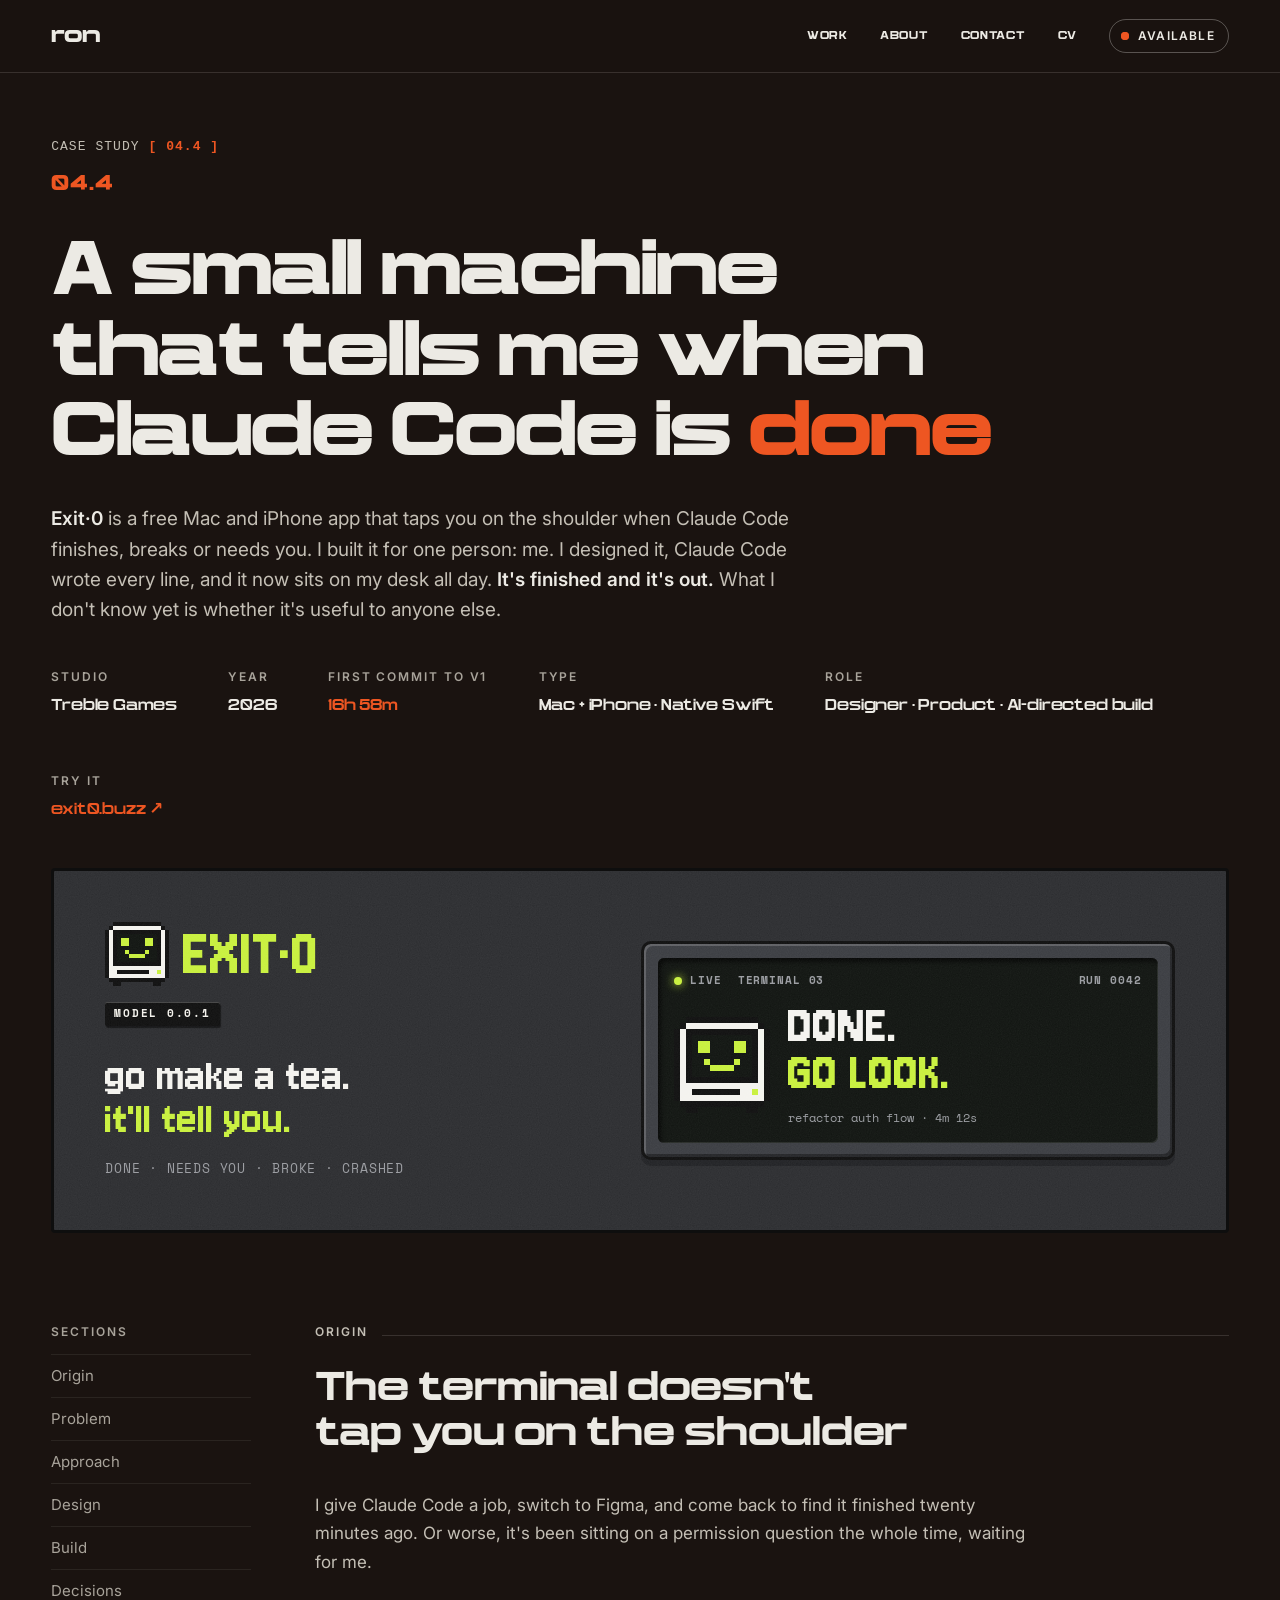
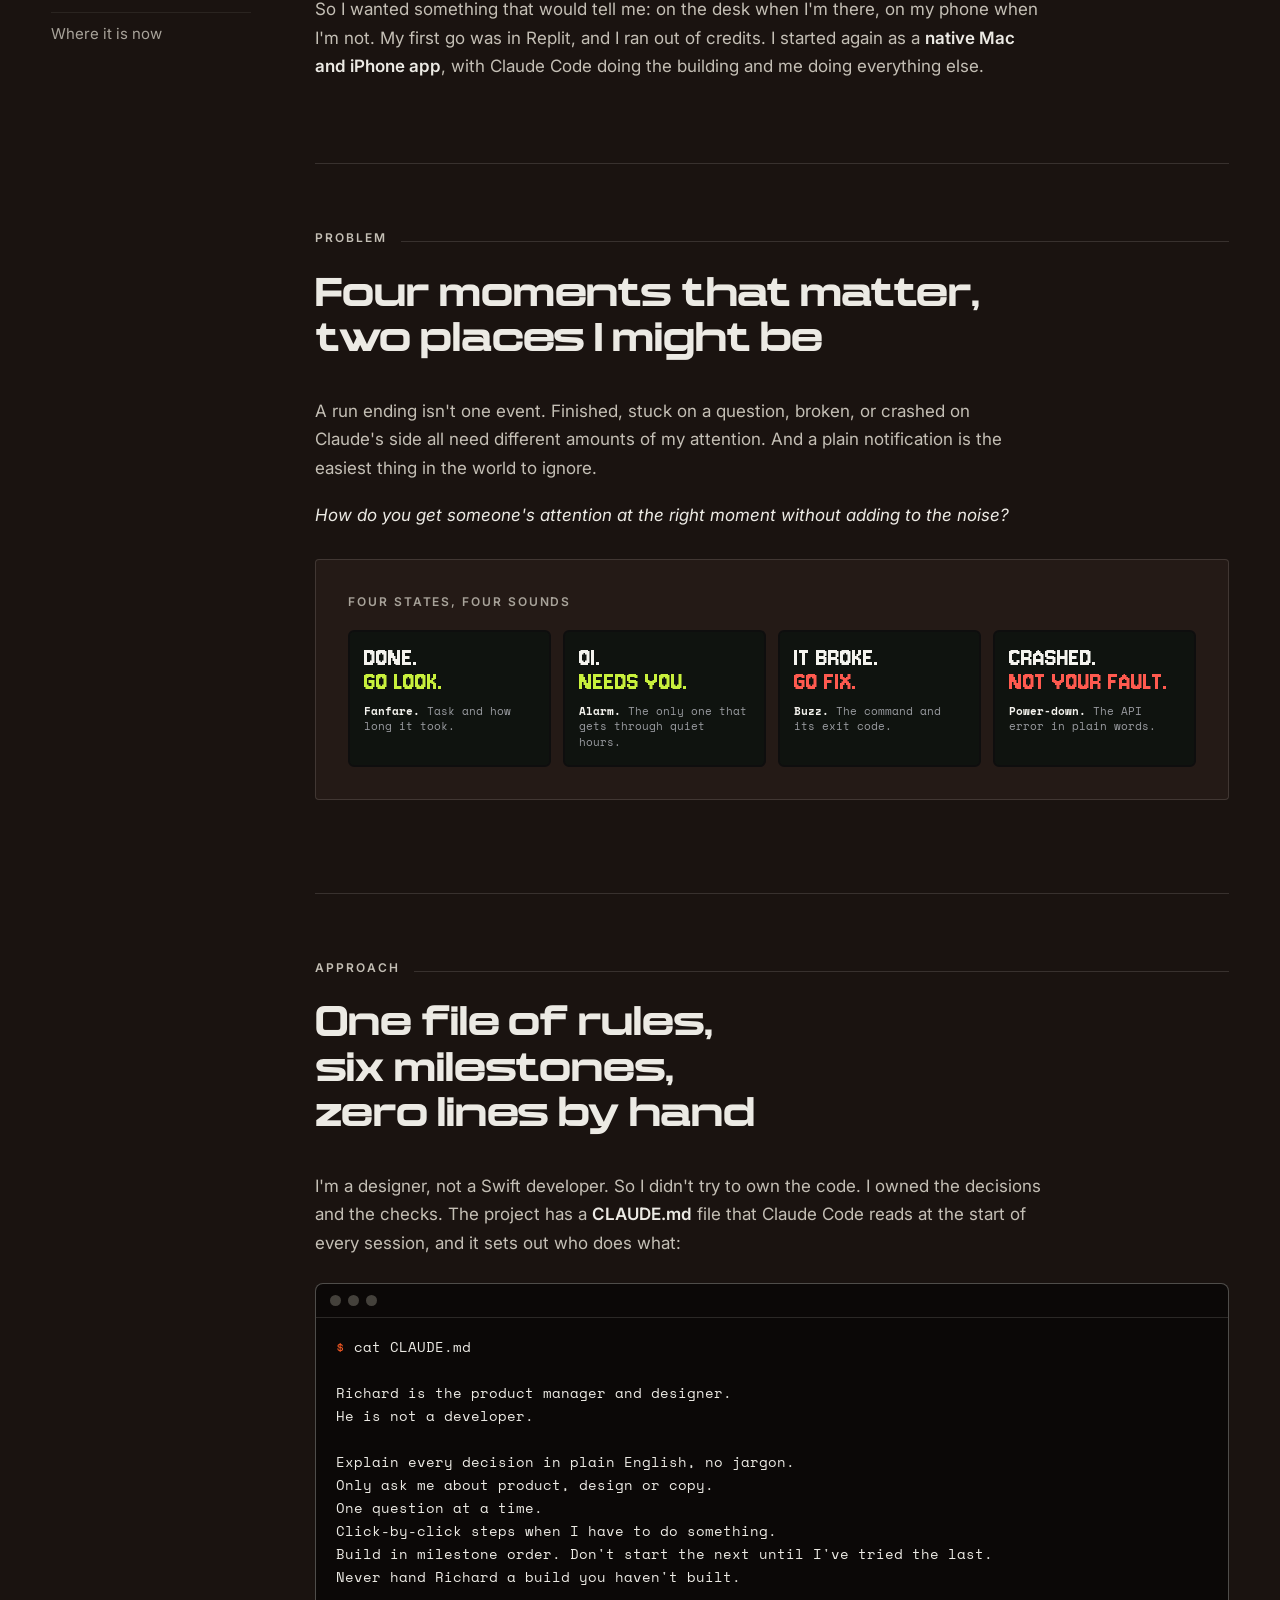
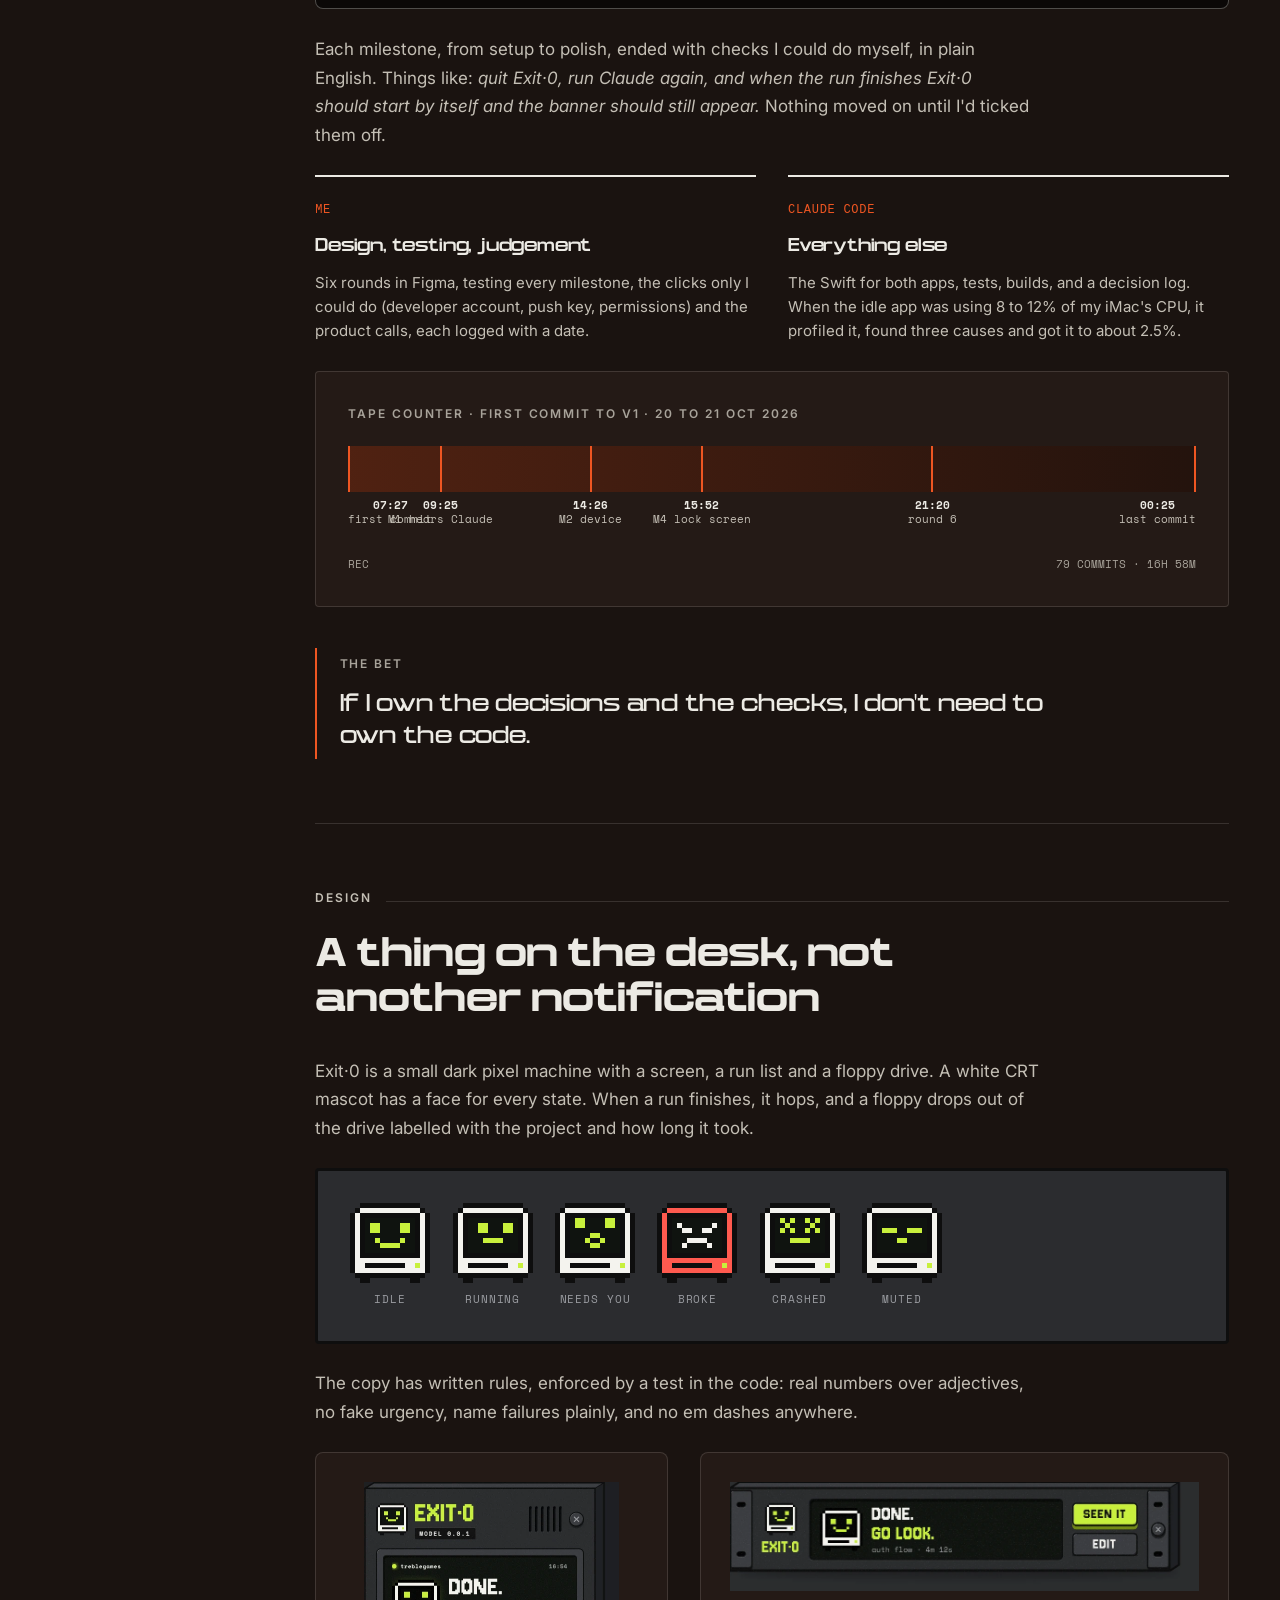
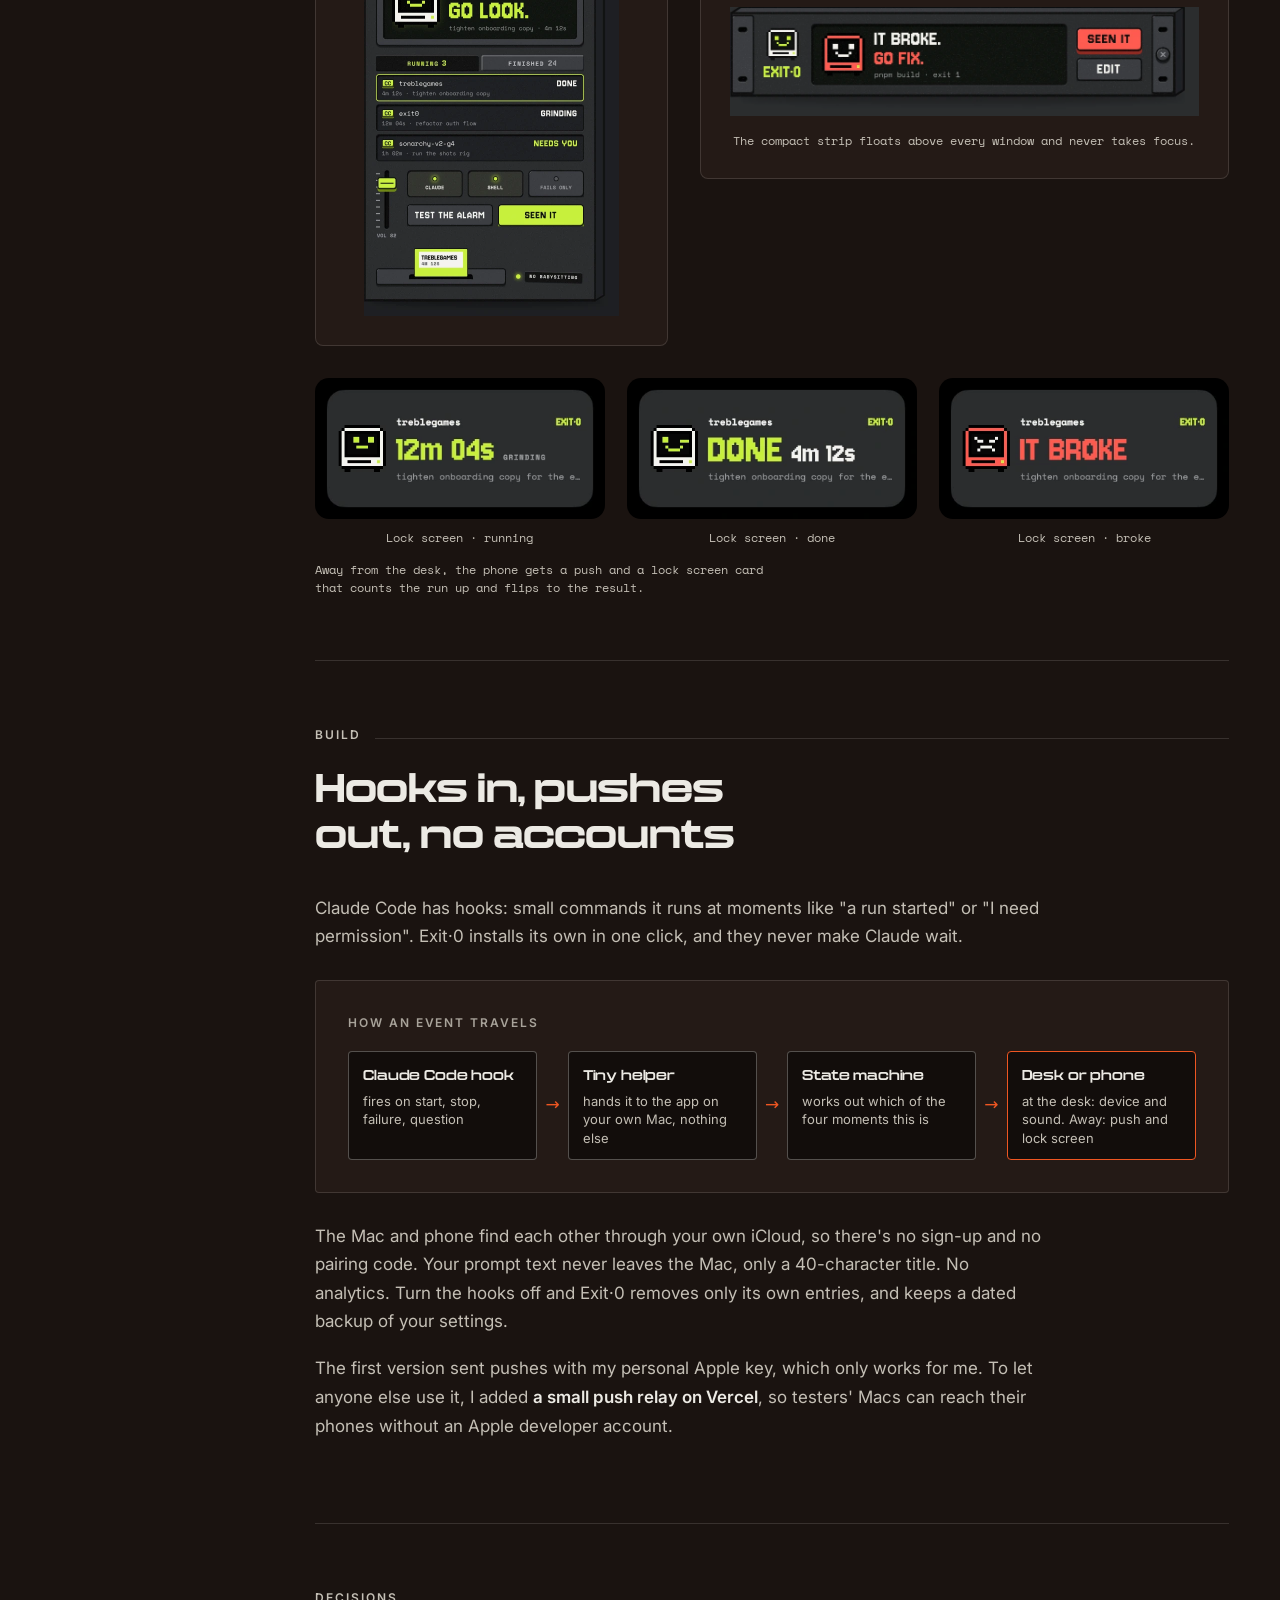
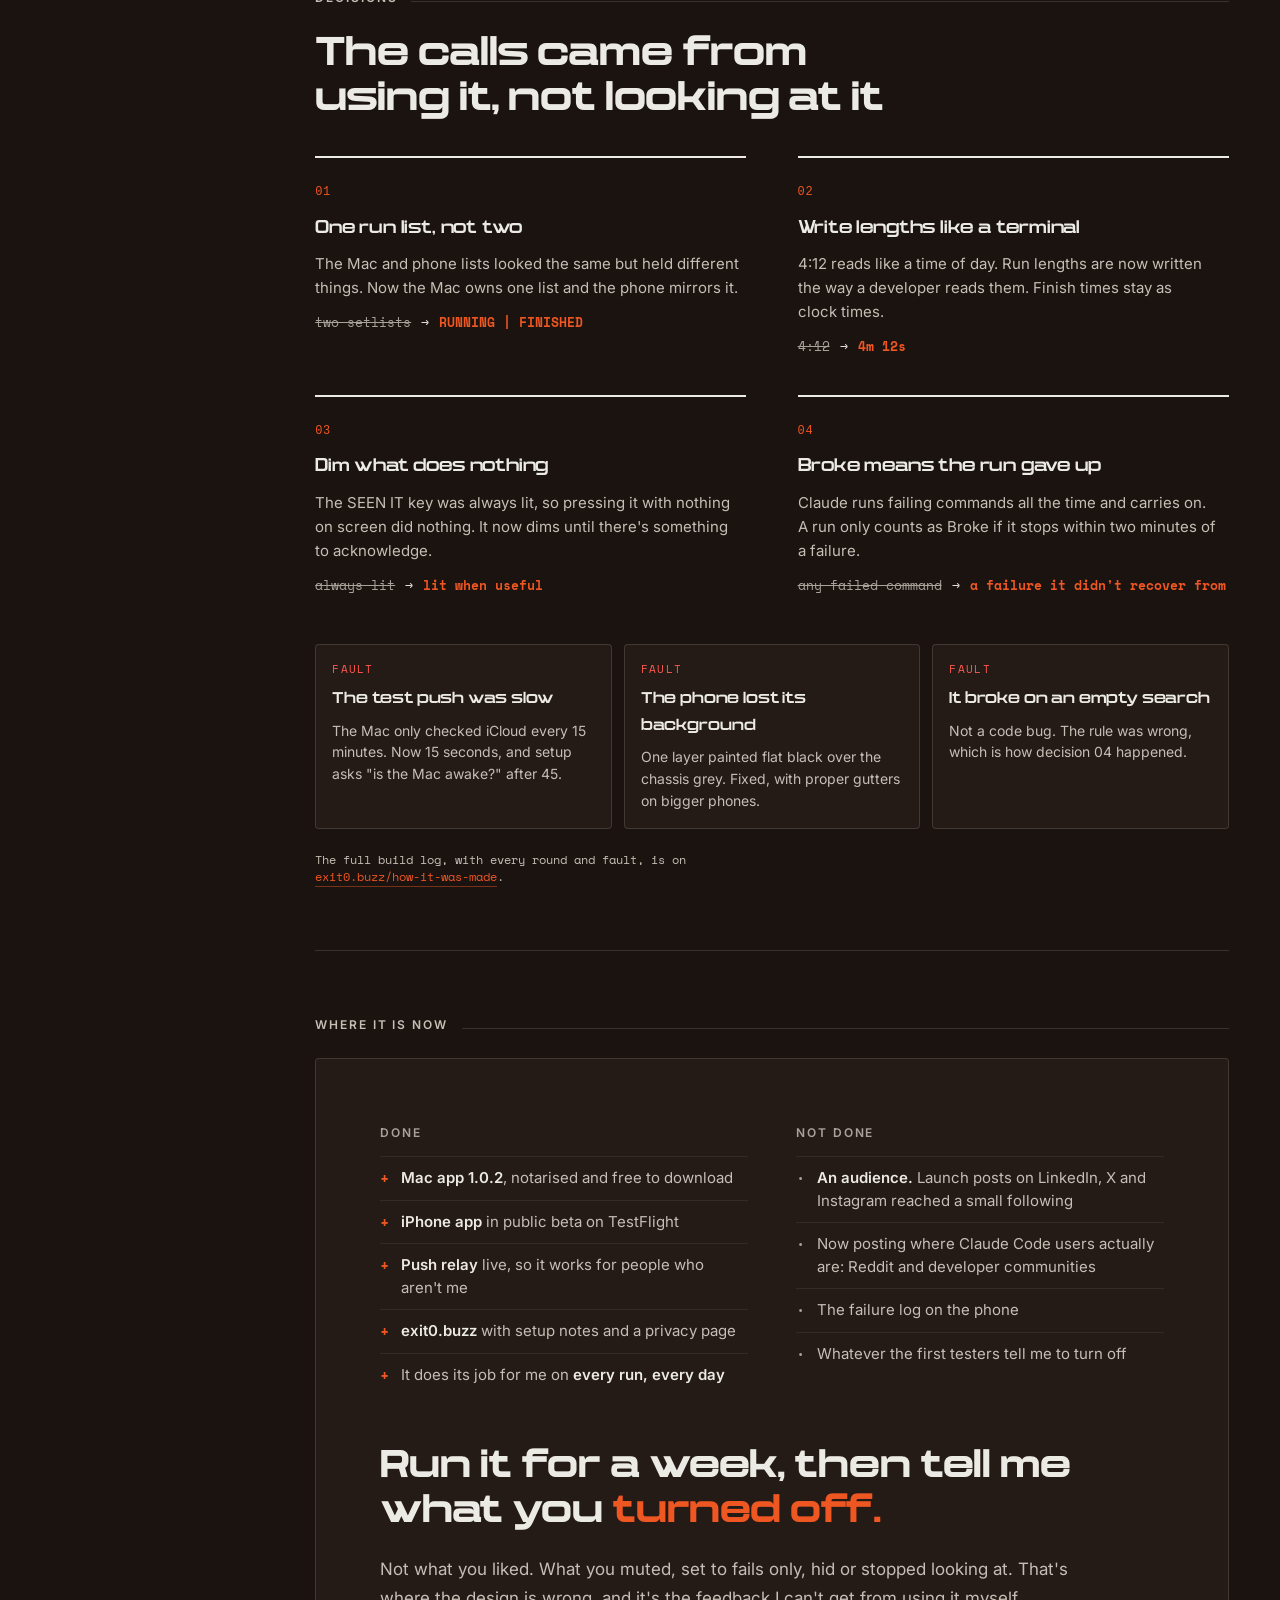
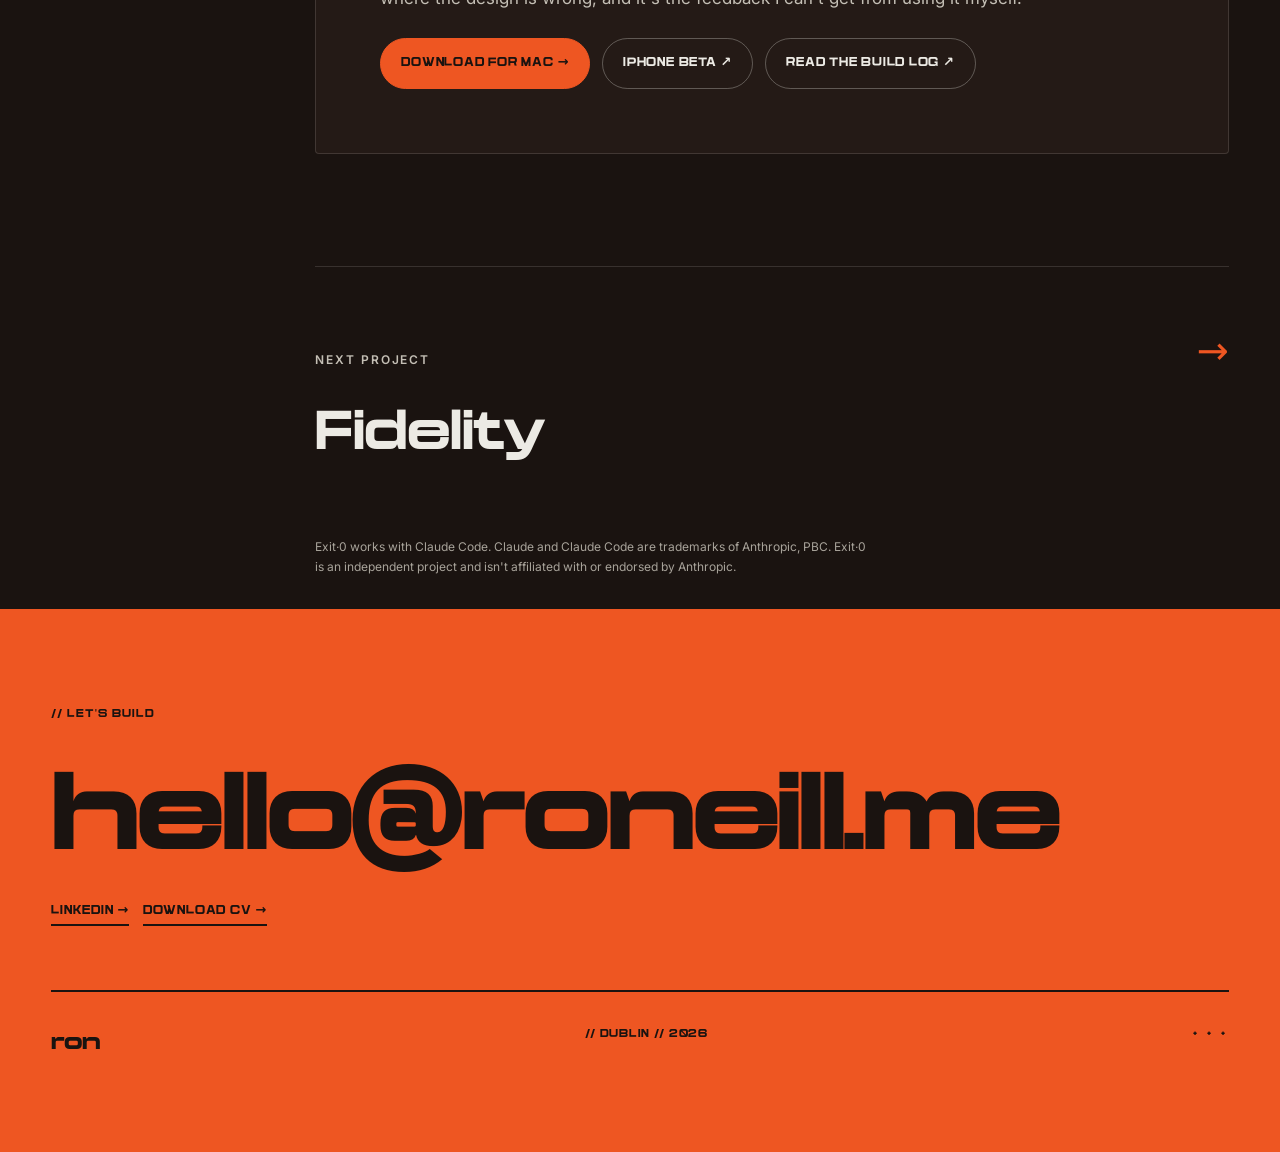
==== case-studies/exit0/index.html @ fefaad49 "Add Exit·0 case study as 04.4 under Treble Games Page from the Exit·0 handoff on shared fonts and br" ====
<!DOCTYPE html>
<html lang="en">
<head>
<meta charset="utf-8">
<meta name="viewport" content="width=device-width, initial-scale=1">
<title>Exit·0, Case Study · roneill.me</title>
<meta name="description" content="Exit·0 is a free Mac and iPhone app that tells you when Claude Code finishes, breaks or needs you. Designed by Richard O'Neill, built with Claude Code.">
<meta name="theme-color" content="#1A1310">
<meta property="og:type" content="website">
<meta property="og:url" content="https://roneill.me/case-studies/exit0/">
<meta property="og:title" content="Exit·0 · A small machine that tells me when Claude Code is done">
<meta property="og:description" content="A free Mac and iPhone app that tells you when Claude Code finishes, breaks or needs you. Designed by Richard O'Neill, built with Claude Code.">
<meta property="og:image" content="https://roneill.me/og-image.png">
<meta property="og:site_name" content="roneill.me">
<meta name="twitter:card" content="summary_large_image">
<link rel="icon" type="image/svg+xml" href="/favicon.svg">
<link rel="icon" type="image/png" sizes="32x32" href="/favicon-32x32.png">
<link rel="apple-touch-icon" sizes="180x180" href="/apple-touch-icon.png">
<link rel="stylesheet" href="/tokens/motion.css">
<script defer src="/motion-observe.js"></script>
<style>
  /* roneill.me tokens (same as sibling case studies) */
  @import url('https://fonts.googleapis.com/css2?family=Inter:wght@400;500;600;700&display=swap');
  @import url('https://fonts.googleapis.com/css2?family=Space+Mono:wght@400;700&family=Jersey+10&display=swap');
  /* Fonts: the site's shared TBJ Ultra Centric files in /assets/fonts */
  @font-face { font-family:'TBJ Ultra Centric'; src:url('/assets/fonts/tbj-ultra-centric-medium.woff2') format('woff2'); font-weight:500; font-display:swap; }
  @font-face { font-family:'TBJ Ultra Centric'; src:url('/assets/fonts/tbj-ultra-centric-semibold.woff2') format('woff2'); font-weight:600; font-display:swap; }
  @font-face { font-family:'TBJ Ultra Centric'; src:url('/assets/fonts/tbj-ultra-centric-bold.woff2') format('woff2'); font-weight:700; font-display:swap; }
  @font-face { font-family:'TBJ Ultra Centric'; src:url('/assets/fonts/tbj-ultra-centric-extrabold.woff2') format('woff2'); font-weight:800; font-display:swap; }

  :root{
    --paper:#ECEAE4; --espresso:#1A1310; --orange:#EE5622;
    --grey-600:#6B675F; --grey-400:#A8A39A;
    --espresso-soft:#241A16; --espresso-deep:#120D0B;
    --line-on-dark:rgba(236,234,228,0.14); --line-on-dark-strong:rgba(236,234,228,0.30);
    --bg:var(--espresso); --bg-elevated:var(--espresso-soft); --bg-sunken:var(--espresso-deep);
    --text:var(--paper); --text-muted:#C4BFB5; --text-faint:var(--grey-400);
    --border:var(--line-on-dark); --border-faint:rgba(236,234,228,0.08); --border-strong:var(--line-on-dark-strong);
    --font-display:'TBJ Ultra Centric', system-ui, sans-serif;
    --font-text:'Inter', system-ui, -apple-system, 'Segoe UI', sans-serif;
    --pad-x:clamp(1.5rem,4vw,4rem);
    /* Exit·0 brand, used only inside product panels */
    --x-ink:#0E0E0E; --x-chassis:#2B2C2F; --x-panel:#3A3C41; --x-side:#202124; --x-inset:#1E1F22;
    --x-screen:#0F130F; --x-acid:#C8F03C; --x-acid-deep:#6F8A12; --x-white:#F4F3EE; --x-dim:#9A9CA1; --x-broke:#FF5A4F;
  }
  *,*::before,*::after{ box-sizing:border-box; }
  html{ -webkit-text-size-adjust:100%; scroll-behavior:smooth; }
  body{ margin:0; background:var(--bg); color:var(--text); font-family:var(--font-text); font-size:1.0625rem; line-height:1.6;
    -webkit-font-smoothing:antialiased; -moz-osx-font-smoothing:grayscale; }
  ::selection{ background:var(--orange); color:var(--paper); }
  a{ color:var(--orange); text-decoration:none; }
  img{ max-width:100%; display:block; }
  h1,h2,h3{ font-family:var(--font-display); margin:0; }
  :focus-visible{ outline:2px solid var(--orange); outline-offset:3px; }
  strong{ color:var(--paper); font-weight:600; }

  /* header */
  .top{ position:sticky; top:0; z-index:40; background:color-mix(in srgb, var(--espresso) 82%, transparent);
    backdrop-filter:blur(10px); -webkit-backdrop-filter:blur(10px); border-bottom:1px solid var(--border); }
  .top-in{ max-width:1600px; margin:0 auto; padding:0 var(--pad-x); height:72px; display:flex; align-items:center; justify-content:space-between; }
  .logo{ font-family:var(--font-display); font-weight:800; font-size:24px; letter-spacing:-0.05em; color:var(--paper); }
  .nav{ display:flex; align-items:center; gap:clamp(1rem,2.5vw,2rem); }
  .nav a{ font-family:var(--font-display); font-weight:700; font-size:12px; text-transform:uppercase; letter-spacing:.06em; color:var(--paper); }
  .avail{ display:inline-flex; align-items:center; gap:9px; font-weight:600; font-size:12px; text-transform:uppercase; letter-spacing:.1em;
    border:1px solid var(--border-strong); border-radius:999px; padding:6px 13px 6px 11px; }
  .cs-dot{ position:relative; width:8px; height:8px; border-radius:50%; background:var(--orange); }
  .cs-dot::after{ content:""; position:absolute; inset:0; border-radius:50%; background:var(--orange); animation:cs-pulse 1.9s cubic-bezier(.22,1,.36,1) infinite; }
  @keyframes cs-pulse{ 0%{transform:scale(1);opacity:.55} 70%{transform:scale(2.6);opacity:0} 100%{opacity:0} }
  @media (max-width:560px){ .nav a.hide-sm{ display:none; } }

  /* hero */
  .hero{ max-width:1600px; margin:0 auto; padding:clamp(2.5rem,5vw,4.5rem) var(--pad-x) clamp(1.5rem,3vw,2.5rem); }
  .eyebrow{ font-family:ui-monospace,Menlo,monospace; font-size:13px; letter-spacing:.08em; text-transform:uppercase; color:var(--text-muted); }
  .eyebrow b{ color:var(--orange); font-weight:600; }
  .num{ font-family:var(--font-display); font-weight:800; font-size:clamp(1.1rem,2vw,1.4rem); color:var(--orange); letter-spacing:.04em; margin-top:.4em; }
  h1{ font-weight:800; font-size:clamp(2.6rem,6.4vw,5.5rem); line-height:.98; letter-spacing:-0.03em; margin:.35em 0 0; max-width:17ch; text-wrap:balance; }
  h1 em{ font-style:normal; color:var(--orange); }
  .lede{ font-size:1.1875rem; line-height:1.6; color:var(--text-muted); max-width:62ch; margin:clamp(1.4rem,3vw,2rem) 0 0; text-wrap:pretty; }
  .meta{ display:flex; flex-wrap:wrap; gap:clamp(1.5rem,4vw,3.5rem); margin:clamp(1.8rem,4vw,2.6rem) 0 0; }
  .meta dt{ font-weight:600; font-size:12px; text-transform:uppercase; letter-spacing:.16em; color:var(--text-faint); }
  .meta dd{ margin:6px 0 0; font-family:var(--font-display); font-weight:600; font-size:1.0625rem; letter-spacing:-0.01em; color:var(--paper); }
  .meta dd.hot, .meta dd a{ color:var(--orange); }

  /* Exit·0 cover panel */
  .x-cover{ position:relative; overflow:hidden; margin-top:clamp(1.6rem,3.5vw,3rem); border-radius:4px; background:var(--x-chassis);
    border:3px solid var(--x-ink); padding:clamp(1.4rem,4vw,3.2rem); display:grid; grid-template-columns:1fr 1.1fr; gap:clamp(1.2rem,4vw,3.5rem); align-items:center; }
  .x-cover::after{ content:""; position:absolute; inset:0; pointer-events:none; opacity:.12; mix-blend-mode:screen;
    background-image:url("data:image/svg+xml;utf8,<svg xmlns='http://www.w3.org/2000/svg' width='160' height='160'><filter id='n'><feTurbulence type='fractalNoise' baseFrequency='0.9' numOctaves='2' stitchTiles='stitch'/><feColorMatrix values='0 0 0 0 1  0 0 0 0 1  0 0 0 0 1  0 0 0 0.5 0'/></filter><rect width='100%25' height='100%25' filter='url(%23n)'/></svg>"); }
  .x-lockup{ display:flex; align-items:center; gap:14px; }
  .x-word{ font-family:'Jersey 10',monospace; font-size:clamp(44px,6vw,72px); line-height:.8; color:var(--x-acid); }
  .dymo{ display:inline-block; background:var(--x-ink); color:#F4F2EC; font-family:'Space Mono',monospace; font-weight:700; font-size:11px;
    letter-spacing:.16em; padding:3px 9px; border-radius:2px; box-shadow:1px 2px 1px rgba(0,0,0,.55), inset 0 1px 0 rgba(255,255,255,.22);
    text-shadow:0 1px 0 rgba(0,0,0,.5); text-transform:uppercase; }
  .dymo.acid{ background:var(--x-acid); color:#18200A; text-shadow:none; }
  .x-tag{ font-family:'Jersey 10',monospace; color:var(--x-white); font-size:clamp(30px,4vw,48px); line-height:.9; margin:.6em 0 .35em; }
  .x-tag span{ display:block; color:var(--x-acid); }
  .x-small{ font-family:'Space Mono',monospace; font-size:clamp(11px,1.2vw,13px); color:var(--x-dim); letter-spacing:.06em; text-transform:uppercase; }
  .bezel{ background:var(--x-panel); border:3px solid var(--x-ink); border-radius:10px; padding:14px;
    box-shadow:0 6px 0 var(--x-side), inset 2px 2px 0 rgba(255,255,255,.18), inset -2px -3px 0 rgba(0,0,0,.4); }
  .screen{ position:relative; overflow:hidden; background:var(--x-screen); border-radius:6px; padding:14px 16px 16px;
    box-shadow:inset 3px 4px 4px rgba(0,0,0,.75), inset -1px -1px 0 rgba(255,255,255,.1); }
  .scr-row{ display:flex; justify-content:space-between; font-family:'Space Mono',monospace; font-weight:700; font-size:11px; color:var(--x-dim); letter-spacing:.08em; }
  .led{ display:inline-block; width:8px; height:8px; border-radius:50%; background:var(--x-acid); box-shadow:0 0 10px var(--x-acid); margin-right:8px; vertical-align:middle; }
  .scr-main{ display:flex; align-items:center; gap:18px; margin-top:14px; }
  .scr-head{ font-family:'Jersey 10',monospace; font-size:clamp(40px,5vw,58px); line-height:.8; color:var(--x-white); }
  .scr-head span{ display:block; color:var(--x-acid); }
  .scr-detail{ font-family:'Space Mono',monospace; font-size:12px; color:var(--x-dim); margin-top:12px; }
  .mascot{ flex:none; image-rendering:pixelated; }
  .scan{ position:absolute; left:0; right:0; height:4px; background:var(--x-acid); opacity:.25; top:-4px; animation:scan 2.4s linear infinite; }
  @keyframes scan{ to{ top:100%; } }
  @media (max-width:760px){ .x-cover{ grid-template-columns:1fr; } }

  /* doc layout */
  .wrap{ max-width:1600px; margin:0 auto; padding:0 var(--pad-x); }
  .cs-doc{ display:grid; grid-template-columns:200px minmax(0,1fr); gap:clamp(2rem,5vw,5rem); padding:clamp(2rem,4vw,3.5rem) 0 0; }
  .cs-rail{ position:sticky; top:100px; align-self:start; }
  .rail-h{ font-weight:600; font-size:12px; text-transform:uppercase; letter-spacing:.16em; color:var(--text-faint); margin-bottom:.8rem; }
  .cs-rail ol{ list-style:none; margin:0; padding:0; }
  .cs-rail a{ display:block; padding:9px 0; font-size:.9375rem; color:var(--text-faint); border-top:1px solid var(--border-faint); }
  .cs-rail a:hover, .cs-rail a.on{ color:var(--paper); }
  section{ padding:clamp(2.5rem,5vw,4.5rem) 0; border-top:1px solid var(--border); }
  section:first-child{ padding-top:0; border-top:0; }
  .label{ display:flex; align-items:baseline; gap:14px; margin-bottom:24px; }
  .label span:first-child{ font-weight:600; font-size:12px; text-transform:uppercase; letter-spacing:.16em; color:var(--text-muted); }
  .label span:last-child{ flex:1; height:1px; background:var(--border); }
  h2{ font-weight:700; font-size:clamp(1.7rem,3.4vw,2.7rem); line-height:1.05; letter-spacing:-0.025em; margin:0 0 .8em; max-width:22ch; text-wrap:balance; }
  p{ font-size:1.0625rem; line-height:1.68; color:var(--text-muted); max-width:66ch; margin:0 0 1.1em; text-wrap:pretty; }
  p.q{ color:var(--paper); font-style:italic; }
  .link{ border-bottom:1px solid color-mix(in srgb, var(--orange) 45%, transparent); padding-bottom:1px; }
  .cap{ font-family:'Space Mono',monospace; font-size:12px; line-height:1.45; color:var(--text-muted); margin:.9rem 0 0; }
  .box{ border:1px solid var(--border); border-radius:4px; padding:clamp(1.4rem,3vw,2rem); margin:1.8rem 0; background:var(--bg-elevated); }
  .box-h{ font-weight:600; font-size:12px; text-transform:uppercase; letter-spacing:.16em; color:var(--text-faint); margin-bottom:1.2rem; }
  .bet{ border-left:2px solid var(--orange); padding:.4rem 0 .4rem 1.4rem; margin:clamp(1.8rem,4vw,2.6rem) 0 0; }
  .bet p{ font-family:var(--font-display); font-weight:500; font-size:clamp(1.375rem,2vw,1.875rem); line-height:1.25; letter-spacing:-0.01em; color:var(--paper); margin:.6em 0 0; max-width:40ch; }

  /* state table */
  .states{ display:grid; grid-template-columns:repeat(4,1fr); gap:12px; }
  .st{ background:var(--x-screen); border:2px solid var(--x-ink); border-radius:6px; padding:14px; }
  .st .h{ font-family:'Jersey 10',monospace; font-size:28px; line-height:.85; color:var(--x-white); }
  .st .h span{ display:block; color:var(--x-acid); }
  .st.bad .h span{ color:var(--x-broke); }
  .st .w{ font-family:'Space Mono',monospace; font-size:11px; color:var(--x-dim); margin-top:10px; line-height:1.45; }
  .st .w b{ color:var(--x-white); font-weight:700; }
  @media (max-width:900px){ .states{ grid-template-columns:1fr 1fr; } }

  /* terminal */
  .term{ background:#0B0807; border:1px solid var(--border-strong); border-radius:8px; overflow:hidden; margin:1.6rem 0; }
  .term-bar{ display:flex; gap:7px; padding:11px 14px; border-bottom:1px solid var(--border); }
  .term-bar i{ width:11px; height:11px; border-radius:50%; background:var(--grey-600); opacity:.6; }
  .term pre{ margin:0; padding:18px 20px 20px; font-family:'Space Mono',monospace; font-size:13.5px; line-height:1.7; color:var(--paper); white-space:pre-wrap; }
  .term .p{ color:var(--orange); }
  .term .c{ color:var(--grey-400); }
  .split{ display:grid; grid-template-columns:1fr 1fr; gap:clamp(1.2rem,3vw,2rem); margin-top:1.6rem; }
  .split > div{ border-top:2px solid var(--paper); padding-top:1.1rem; }
  .who{ font-family:ui-monospace,monospace; font-size:12px; color:var(--orange); letter-spacing:.06em; }
  .split h3, .dec h3{ font-weight:600; font-size:1.1875rem; letter-spacing:-0.01em; margin:.5em 0 0; color:var(--paper); }
  .split p, .dec p{ font-size:.9375rem; line-height:1.6; margin:.6em 0 0; }

  /* tape counter */
  .tape{ margin-top:1.4rem; }
  .tape-track{ position:relative; height:46px; border-radius:3px; background:var(--bg-sunken); }
  .tape-fill{ position:absolute; inset:0; background:linear-gradient(90deg, color-mix(in srgb, var(--orange) 28%, transparent), color-mix(in srgb, var(--orange) 8%, transparent)); border-radius:3px; }
  .tick{ position:absolute; top:0; bottom:0; width:2px; background:var(--orange); }
  .tick span{ position:absolute; top:52px; left:50%; transform:translateX(-50%); font-family:'Space Mono',monospace; font-size:11px; color:var(--text-muted); white-space:nowrap; text-align:center; line-height:1.3; }
  .tick span b{ display:block; color:var(--paper); font-weight:700; }
  .tape-legend{ display:flex; justify-content:space-between; margin-top:64px; font-family:'Space Mono',monospace; font-size:11px; color:var(--text-faint); }
  @media (max-width:700px){ .tick.minor span{ display:none; } }

  /* stats */
  .stats{ display:grid; grid-template-columns:repeat(4,1fr); gap:clamp(1.5rem,4vw,3rem); }
  .stat .n{ font-family:var(--font-display); font-weight:800; font-size:clamp(2.4rem,5vw,4rem); line-height:.9; letter-spacing:-0.04em; color:var(--paper); }
  .stat .n span{ color:var(--orange); }
  .stat .l{ font-size:.8125rem; line-height:1.45; color:var(--text-muted); margin-top:.9em; max-width:22ch; }
  @media (max-width:900px){ .stats{ grid-template-columns:1fr 1fr; } }

  /* design images */
  .faces{ display:flex; flex-wrap:wrap; gap:clamp(.8rem,2vw,1.4rem); background:var(--x-chassis); border:3px solid var(--x-ink); border-radius:4px; padding:clamp(1.2rem,3vw,2rem); margin-top:1.6rem; }
  .faces figure{ margin:0; display:flex; flex-direction:column; align-items:center; gap:8px; }
  .faces figcaption{ font-family:'Space Mono',monospace; font-size:11px; color:var(--x-dim); letter-spacing:.08em; text-transform:uppercase; }
  .gallery{ display:grid; grid-template-columns:.8fr 1.2fr; gap:clamp(1rem,2.5vw,2rem); margin-top:1.6rem; align-items:start; }
  .shot{ background:var(--bg-elevated); border:1px solid var(--border); border-radius:8px; padding:clamp(1rem,2.4vw,1.8rem); display:flex; flex-direction:column; align-items:center; justify-content:center; gap:1rem; }
  .shot img{ width:auto; max-height:520px; }
  .shot.strips img{ width:100%; max-width:520px; height:auto; }
  .phones{ display:grid; grid-template-columns:repeat(3,1fr); gap:clamp(.8rem,2vw,1.4rem); margin-top:clamp(1rem,2.5vw,2rem); }
  .phones figure{ margin:0; }
  .phones img{ width:100%; height:auto; border-radius:14px; background:var(--bg-sunken); }
  .phones figcaption{ font-family:'Space Mono',monospace; font-size:11.5px; color:var(--text-muted); margin-top:.6rem; text-align:center; }
  @media (max-width:760px){ .gallery{ grid-template-columns:1fr; } .phones{ grid-template-columns:1fr 1fr; } }

  /* flow */
  .flow{ display:flex; flex-wrap:wrap; align-items:stretch; gap:8px; }
  .node{ flex:1 1 130px; border:1px solid var(--border-strong); border-radius:4px; padding:12px 14px; background:var(--bg-sunken); }
  .node b{ display:block; font-family:var(--font-display); font-weight:600; font-size:.95rem; color:var(--paper); letter-spacing:-0.01em; }
  .node span{ display:block; font-size:.8125rem; color:var(--text-muted); line-height:1.4; margin-top:4px; }
  .arrow{ align-self:center; color:var(--orange); font-family:var(--font-display); }
  .node.end{ border-color:var(--orange); }
  @media (max-width:760px){ .arrow{ transform:rotate(90deg); width:100%; text-align:center; } .node{ flex-basis:100%; } }

  /* decisions */
  .dec{ display:grid; grid-template-columns:1fr 1fr; gap:clamp(1.4rem,3vw,2.5rem) clamp(2rem,4vw,4rem); }
  .dec > div{ border-top:2px solid var(--paper); padding-top:1.1rem; }
  .ba{ display:flex; align-items:center; gap:10px; margin-top:.8rem; font-family:'Space Mono',monospace; font-size:12.5px; }
  .ba s{ color:var(--text-faint); }
  .ba b{ color:var(--orange); font-weight:700; }
  .faults{ display:grid; grid-template-columns:repeat(3,1fr); gap:12px; margin-top:clamp(2rem,4vw,3rem); }
  .fault{ border:1px solid var(--border); border-radius:4px; padding:16px; background:var(--bg-elevated); }
  .fault .t{ font-family:'Space Mono',monospace; font-size:11px; letter-spacing:.12em; text-transform:uppercase; color:var(--x-broke); }
  .fault h3{ font-weight:600; font-size:1.05rem; color:var(--paper); margin:.45em 0 0; letter-spacing:-0.01em; }
  .fault p{ font-size:.875rem; line-height:1.55; margin:.5em 0 0; }
  @media (max-width:900px){ .dec, .split, .faults{ grid-template-columns:1fr; } }

  /* now */
  .now{ background:var(--bg-elevated); border:1px solid var(--border); border-radius:4px; padding:clamp(1.8rem,5vw,4rem); }
  .ledger{ display:grid; grid-template-columns:1fr 1fr; gap:clamp(1.5rem,4vw,3rem); margin:0 0 clamp(2rem,4vw,3rem); }
  .ledger h3{ font-weight:600; font-size:12px; font-family:var(--font-text); text-transform:uppercase; letter-spacing:.16em; color:var(--text-faint); margin-bottom:.9rem; }
  .ledger ul{ list-style:none; margin:0; padding:0; }
  .ledger li{ padding:10px 0; border-top:1px solid var(--border-faint); font-size:.9375rem; line-height:1.5; color:var(--text-muted); display:flex; gap:12px; }
  .ledger li::before{ content:"+"; color:var(--orange); font-family:'Space Mono',monospace; font-weight:700; }
  .ledger .open li::before{ content:"·"; color:var(--text-faint); }
  .ledger li b{ color:var(--paper); font-weight:600; }
  .ask{ font-family:var(--font-display); font-weight:700; font-size:clamp(1.6rem,3.4vw,2.6rem); line-height:1.08; letter-spacing:-0.025em; color:var(--paper); max-width:24ch; margin:0 0 .5em; }
  .ask span{ color:var(--orange); }
  .ctas{ display:flex; flex-wrap:wrap; gap:12px; margin-top:1.6rem; }
  .btn{ display:inline-flex; align-items:center; gap:10px; font-family:var(--font-display); font-weight:700; font-size:13px; text-transform:uppercase; letter-spacing:.06em;
    padding:14px 20px; border-radius:999px; border:1px solid var(--border-strong); color:var(--paper); min-height:44px; }
  .btn.primary{ background:var(--orange); border-color:var(--orange); color:var(--espresso); }
  .btn:hover{ border-color:var(--orange); }
  .btn.primary:hover{ background:#D6431A; }
  @media (max-width:760px){ .ledger{ grid-template-columns:1fr; } }

  /* next + footer */
  .next{ display:flex; justify-content:space-between; align-items:baseline; gap:20px; padding:clamp(2rem,5vw,3.5rem) 0; border-top:1px solid var(--border); margin-top:clamp(2rem,4vw,3rem); flex-wrap:wrap; }
  .next .k{ font-weight:600; font-size:12px; text-transform:uppercase; letter-spacing:.16em; color:var(--text-muted); }
  .next .t{ font-family:var(--font-display); font-weight:700; font-size:clamp(2.25rem,4.6vw,4rem); letter-spacing:-0.025em; color:var(--paper); margin-top:.3em; }
  .next .a{ font-family:var(--font-display); font-size:clamp(1.75rem,3vw,2.75rem); color:var(--orange); }
  .tm{ font-size:.75rem; color:var(--text-faint); max-width:70ch; margin:0 0 2rem; }
  footer{ background:var(--orange); color:var(--espresso); padding:clamp(3rem,7vw,6rem) 0; }
  footer .in{ max-width:1600px; margin:0 auto; padding:0 var(--pad-x); }
  footer .k{ font-family:var(--font-display); font-weight:700; font-size:12px; text-transform:uppercase; letter-spacing:.08em; }
  footer .mail{ display:block; margin-top:clamp(1.5rem,4vw,2.5rem); font-family:var(--font-display); font-weight:800; font-size:clamp(2rem,9vw,8rem); line-height:.9; letter-spacing:-0.05em; color:var(--espresso); }
  footer .links{ display:flex; gap:14px; flex-wrap:wrap; margin-top:clamp(1.5rem,3vw,2rem); }
  footer .links a{ font-family:var(--font-display); font-weight:700; font-size:13px; text-transform:uppercase; letter-spacing:.06em; color:var(--espresso); border-bottom:2px solid var(--espresso); padding-bottom:2px; }
  footer .base{ display:flex; justify-content:space-between; flex-wrap:wrap; gap:12px; margin-top:clamp(2.5rem,6vw,4rem); padding-top:2rem; border-top:2px solid var(--espresso);
    font-family:var(--font-display); font-weight:700; font-size:12px; text-transform:uppercase; letter-spacing:.06em; }
  footer .base .logo{ color:var(--espresso); text-transform:none; font-size:24px; font-weight:800; letter-spacing:-0.05em; }

  .imgfail{ display:flex; align-items:center; justify-content:center; min-height:120px; width:100%; border:1px dashed var(--border-strong); border-radius:6px; font-family:'Space Mono',monospace; font-size:11px; color:var(--text-faint); text-align:center; padding:1rem; }
  @media (max-width:900px){ .cs-doc{ grid-template-columns:1fr; } .cs-rail{ display:none; } }
  @media (prefers-reduced-motion:reduce){
    html{ scroll-behavior:auto; }
    .cs-dot::after, .scan{ animation:none !important; display:none; }
  }
</style>
</head>
<body>

<div class="top"><div class="top-in">
  <a class="logo" href="../../index.html">ron</a>
  <nav class="nav">
    <a href="../../index.html#work">Work</a>
    <a class="hide-sm" href="../../index.html#about">About</a>
    <a href="#contact">Contact</a>
    <a class="hide-sm" href="../../cv.html">CV</a>
    <span class="avail"><span class="cs-dot"></span>Available</span>
  </nav>
</div></div>

<header class="hero">
  <div class="eyebrow">Case study <b>[ 04.4 ]</b></div>
  <div class="num">04.4</div>
  <h1 data-rise data-rise-total="600" class="tw-pending">A small machine that tells me when Claude Code is <em>done</em></h1>
  <p class="lede"><strong>Exit·0</strong> is a free Mac and iPhone app that taps you on the shoulder when Claude Code finishes, breaks or needs you. I built it for one person: me. I designed it, Claude Code wrote every line, and it now sits on my desk all day. <strong>It's finished and it's out.</strong> What I don't know yet is whether it's useful to anyone else.</p>
  <dl class="meta">
    <div><dt>Studio</dt><dd>Treble Games</dd></div>
    <div><dt>Year</dt><dd>2026</dd></div>
    <div><dt>First commit to v1</dt><dd class="hot">16h 58m</dd></div>
    <div><dt>Type</dt><dd>Mac + iPhone · Native Swift</dd></div>
    <div><dt>Role</dt><dd>Designer · Product · AI-directed build</dd></div>
    <div><dt>Try it</dt><dd><a href="https://www.exit0.buzz/">exit0.buzz ↗</a></dd></div>
  </dl>

  <div class="x-cover" role="img" aria-label="The Exit·0 device screen after a run: DONE. GO LOOK. refactor auth flow, 4m 12s.">
    <div>
      <div class="x-lockup"><canvas class="mascot" data-face="happy" data-scale="4" width="64" height="64"></canvas><div class="x-word">EXIT·0</div></div>
      <div style="margin-top:12px"><span class="dymo">Model 0.0.1</span></div>
      <div class="x-tag">go make a tea.<span>it'll tell you.</span></div>
      <div class="x-small">Done · Needs you · Broke · Crashed</div>
    </div>
    <div class="bezel"><div class="screen">
      <div class="scan" aria-hidden="true"></div>
      <div class="scr-row"><span><span class="led"></span>LIVE&nbsp; TERMINAL 03</span><span>RUN 0042</span></div>
      <div class="scr-main">
        <canvas class="mascot" id="heroMascot" data-face="happy" data-scale="6" width="96" height="96"></canvas>
        <div><div class="scr-head">DONE.<span>GO LOOK.</span></div><div class="scr-detail">refactor auth flow · 4m 12s</div></div>
      </div>
    </div></div>
  </div>
</header>

<div class="wrap"><div class="cs-doc">
  <aside class="cs-rail">
    <div class="rail-h">Sections</div>
    <ol>
      <li><a href="#c-origin">Origin</a></li>
      <li><a href="#c-problem">Problem</a></li>
      <li><a href="#c-approach">Approach</a></li>
      <li><a href="#c-design">Design</a></li>
      <li><a href="#c-build">Build</a></li>
      <li><a href="#c-decisions">Decisions</a></li>
      <li><a href="#c-now">Where it is now</a></li>
    </ol>
  </aside>

  <main>
    <section id="c-origin">
      <div class="label"><span>Origin</span><span></span></div>
      <h2>The terminal doesn't tap you on the shoulder</h2>
      <p>I give Claude Code a job, switch to Figma, and come back to find it finished twenty minutes ago. Or worse, it's been sitting on a permission question the whole time, waiting for me.</p>
      <p>So I wanted something that would tell me: on the desk when I'm there, on my phone when I'm not. My first go was in Replit, and I ran out of credits. I started again as a <strong>native Mac and iPhone app</strong>, with Claude Code doing the building and me doing everything else.</p>
    </section>

    <section id="c-problem">
      <div class="label"><span>Problem</span><span></span></div>
      <h2>Four moments that matter, two places I might be</h2>
      <p>A run ending isn't one event. Finished, stuck on a question, broken, or crashed on Claude's side all need different amounts of my attention. And a plain notification is the easiest thing in the world to ignore.</p>
      <p class="q">How do you get someone's attention at the right moment without adding to the noise?</p>
      <div class="box">
        <div class="box-h">Four states, four sounds</div>
        <div class="states">
          <div class="st"><div class="h">DONE.<span>GO LOOK.</span></div><div class="w"><b>Fanfare.</b> Task and how long it took.</div></div>
          <div class="st"><div class="h">OI.<span>NEEDS YOU.</span></div><div class="w"><b>Alarm.</b> The only one that gets through quiet hours.</div></div>
          <div class="st bad"><div class="h">IT BROKE.<span>GO FIX.</span></div><div class="w"><b>Buzz.</b> The command and its exit code.</div></div>
          <div class="st bad"><div class="h">CRASHED.<span>NOT YOUR FAULT.</span></div><div class="w"><b>Power-down.</b> The API error in plain words.</div></div>
        </div>
      </div>
    </section>

    <section id="c-approach">
      <div class="label"><span>Approach</span><span></span></div>
      <h2>One file of rules, six milestones, zero lines by hand</h2>
      <p>I'm a designer, not a Swift developer. So I didn't try to own the code. I owned the decisions and the checks. The project has a <strong>CLAUDE.md</strong> file that Claude Code reads at the start of every session, and it sets out who does what:</p>
      <div class="term" aria-label="Excerpt from the project's CLAUDE.md file">
        <div class="term-bar" aria-hidden="true"><i></i><i></i><i></i></div>
<pre><span class="p">$</span> cat CLAUDE.md

Richard is the product manager and designer.
He is not a developer.

Explain every decision in plain English, no jargon.
Only ask me about product, design or copy.
One question at a time.
Click-by-click steps when I have to do something.
Build in milestone order. Don't start the next until I've tried the last.
Never hand Richard a build you haven't built.</pre>
      </div>
      <p>Each milestone, from setup to polish, ended with checks I could do myself, in plain English. Things like: <em>quit Exit·0, run Claude again, and when the run finishes Exit·0 should start by itself and the banner should still appear.</em> Nothing moved on until I'd ticked them off.</p>

      <div class="split">
        <div><span class="who">ME</span><h3>Design, testing, judgement</h3><p>Six rounds in Figma, testing every milestone, the clicks only I could do (developer account, push key, permissions) and the product calls, each logged with a date.</p></div>
        <div><span class="who">CLAUDE CODE</span><h3>Everything else</h3><p>The Swift for both apps, tests, builds, and a decision log. When the idle app was using 8 to 12% of my iMac's CPU, it profiled it, found three causes and got it to about 2.5%.</p></div>
      </div>

      <div class="box">
        <div class="box-h">Tape counter · first commit to v1 · 20 to 21 Oct 2026</div>
        <div class="tape" aria-label="Timeline: first commit 07:27, M0 setup 08:33, M1 09:25, push test 10:28, M2 device 14:26, M3 phone 15:20, M4 lock screen 15:52, design round 5 18:12, round 6 21:20, last commit 00:25.">
          <div class="tape-track"><div class="tape-fill"></div>
            <!-- position = minutes since 07:27 / 1018 -->
            <div class="tick" style="left:0%"><span style="transform:none;left:0"><b>07:27</b>first commit</span></div>
            <div class="tick minor" style="left:10.8%"><span><b>09:25</b>M1 hears Claude</span></div>
            <div class="tick minor" style="left:28.5%"><span><b>14:26</b>M2 device</span></div>
            <div class="tick minor" style="left:41.6%"><span><b>15:52</b>M4 lock screen</span></div>
            <div class="tick minor" style="left:68.8%"><span><b>21:20</b>round 6</span></div>
            <div class="tick" style="left:99.8%"><span style="transform:none;left:auto;right:0"><b>00:25</b>last commit</span></div>
          </div>
          <div class="tape-legend"><span>REC</span><span>79 COMMITS · 16H 58M</span></div>
        </div>
      </div>

      <div class="bet"><div class="box-h" style="margin:0">The bet</div><p>If I own the decisions and the checks, I don't need to own the code.</p></div>
    </section>

    <section id="c-design">
      <div class="label"><span>Design</span><span></span></div>
      <h2>A thing on the desk, not another notification</h2>
      <p>Exit·0 is a small dark pixel machine with a screen, a run list and a floppy drive. A white CRT mascot has a face for every state. When a run finishes, it hops, and a floppy drops out of the drive labelled with the project and how long it took.</p>
      <div class="faces" aria-label="The mascot's faces: happy, working, shocked, angry, dead, sleepy.">
        <figure><canvas class="mascot" data-face="happy" data-scale="5" width="80" height="80"></canvas><figcaption>Idle</figcaption></figure>
        <figure><canvas class="mascot" data-face="working" data-scale="5" width="80" height="80"></canvas><figcaption>Running</figcaption></figure>
        <figure><canvas class="mascot" data-face="shocked" data-scale="5" width="80" height="80"></canvas><figcaption>Needs you</figcaption></figure>
        <figure><canvas class="mascot" data-face="angry" data-scale="5" data-body="broke" width="80" height="80"></canvas><figcaption>Broke</figcaption></figure>
        <figure><canvas class="mascot" data-face="dead" data-scale="5" width="80" height="80"></canvas><figcaption>Crashed</figcaption></figure>
        <figure><canvas class="mascot" data-face="sleepy" data-scale="5" width="80" height="80"></canvas><figcaption>Muted</figcaption></figure>
      </div>
      <p style="margin-top:1.6rem">The copy has written rules, enforced by a test in the code: real numbers over adjectives, no fake urgency, name failures plainly, and no em dashes anywhere.</p>

      <div class="gallery">
        <div class="shot"><img src="img/device-case@2x.webp" alt="The Exit·0 Mac device, round 4: screen, run list, pads, keys and floppy drive." loading="lazy" width="255" height="434"></div>
        <div class="shot strips">
          <img src="img/strip-done@2x.webp" alt="The compact strip after a run finished: DONE. GO LOOK., auth flow, 4m 12s." loading="lazy" width="507" height="117">
          <img src="img/strip-fail@2x.webp" alt="The compact strip after a failure: IT BROKE. GO FIX., pnpm build, exit 1." loading="lazy" width="503" height="117">
          <p class="cap" style="text-align:center;margin:0">The compact strip floats above every window and never takes focus.</p>
        </div>
      </div>
      <div class="phones">
        <figure><img src="img/lock-running.webp" width="393" height="192" alt="Lock screen card, running: treblegames, 12m 04s, GRINDING." loading="lazy"><figcaption>Lock screen · running</figcaption></figure>
        <figure><img src="img/lock-done.webp" width="393" height="192" alt="Lock screen card, done: treblegames, DONE 4m 12s." loading="lazy"><figcaption>Lock screen · done</figcaption></figure>
        <figure><img src="img/lock-broke.webp" width="393" height="192" alt="Lock screen card, broke: treblegames, IT BROKE in red, pnpm build, exit 1." loading="lazy"><figcaption>Lock screen · broke</figcaption></figure>
      </div>
      <p class="cap">Away from the desk, the phone gets a push and a lock screen card that counts the run up and flips to the result.</p>
    </section>

    <section id="c-build">
      <div class="label"><span>Build</span><span></span></div>
      <h2>Hooks in, pushes out, no accounts</h2>
      <p>Claude Code has hooks: small commands it runs at moments like "a run started" or "I need permission". Exit·0 installs its own in one click, and they never make Claude wait.</p>
      <div class="box">
        <div class="box-h">How an event travels</div>
        <div class="flow">
          <div class="node"><b>Claude Code hook</b><span>fires on start, stop, failure, question</span></div>
          <div class="arrow" aria-hidden="true">→</div>
          <div class="node"><b>Tiny helper</b><span>hands it to the app on your own Mac, nothing else</span></div>
          <div class="arrow" aria-hidden="true">→</div>
          <div class="node"><b>State machine</b><span>works out which of the four moments this is</span></div>
          <div class="arrow" aria-hidden="true">→</div>
          <div class="node end"><b>Desk or phone</b><span>at the desk: device and sound. Away: push and lock screen</span></div>
        </div>
      </div>
      <p>The Mac and phone find each other through your own iCloud, so there's no sign-up and no pairing code. Your prompt text never leaves the Mac, only a 40-character title. No analytics. Turn the hooks off and Exit·0 removes only its own entries, and keeps a dated backup of your settings.</p>
      <p>The first version sent pushes with my personal Apple key, which only works for me. To let anyone else use it, I added <strong>a small push relay on Vercel</strong>, so testers' Macs can reach their phones without an Apple developer account.</p>
    </section>

    <section id="c-decisions">
      <div class="label"><span>Decisions</span><span></span></div>
      <h2>The calls came from using it, not looking at it</h2>
      <div class="dec">
        <div><span class="who">01</span><h3>One run list, not two</h3><p>The Mac and phone lists looked the same but held different things. Now the Mac owns one list and the phone mirrors it.</p><div class="ba"><s>two setlists</s><span>→</span><b>RUNNING | FINISHED</b></div></div>
        <div><span class="who">02</span><h3>Write lengths like a terminal</h3><p>4:12 reads like a time of day. Run lengths are now written the way a developer reads them. Finish times stay as clock times.</p><div class="ba"><s>4:12</s><span>→</span><b>4m 12s</b></div></div>
        <div><span class="who">03</span><h3>Dim what does nothing</h3><p>The SEEN IT key was always lit, so pressing it with nothing on screen did nothing. It now dims until there's something to acknowledge.</p><div class="ba"><s>always lit</s><span>→</span><b>lit when useful</b></div></div>
        <div><span class="who">04</span><h3>Broke means the run gave up</h3><p>Claude runs failing commands all the time and carries on. A run only counts as Broke if it stops within two minutes of a failure.</p><div class="ba"><s>any failed command</s><span>→</span><b>a failure it didn't recover from</b></div></div>
      </div>
      <div class="faults">
        <div class="fault"><div class="t">Fault</div><h3>The test push was slow</h3><p>The Mac only checked iCloud every 15 minutes. Now 15 seconds, and setup asks "is the Mac awake?" after 45.</p></div>
        <div class="fault"><div class="t">Fault</div><h3>The phone lost its background</h3><p>One layer painted flat black over the chassis grey. Fixed, with proper gutters on bigger phones.</p></div>
        <div class="fault"><div class="t">Fault</div><h3>It broke on an empty search</h3><p>Not a code bug. The rule was wrong, which is how decision 04 happened.</p></div>
      </div>
      <p class="cap" style="margin-top:1.4rem">The full build log, with every round and fault, is on <a class="link" href="https://www.exit0.buzz/how-it-was-made/">exit0.buzz/how-it-was-made</a>.</p>
    </section>

    <section id="c-now">
      <div class="label"><span>Where it is now</span><span></span></div>
      <div class="now">
        <div class="ledger">
          <div>
            <h3>Done</h3>
            <ul>
              <li><span><b>Mac app 1.0.2</b>, notarised and free to download</span></li>
              <li><span><b>iPhone app</b> in public beta on TestFlight</span></li>
              <li><span><b>Push relay</b> live, so it works for people who aren't me</span></li>
              <li><span><b>exit0.buzz</b> with setup notes and a privacy page</span></li>
              <li><span>It does its job for me on <b>every run, every day</b></span></li>
            </ul>
          </div>
          <div class="open">
            <h3>Not done</h3>
            <ul>
              <li><span><b>An audience.</b> Launch posts on LinkedIn, X and Instagram reached a small following</span></li>
              <li><span>Now posting where Claude Code users actually are: Reddit and developer communities</span></li>
              <li><span>The failure log on the phone</span></li>
              <li><span>Whatever the first testers tell me to turn off</span></li>
            </ul>
          </div>
        </div>
        <p class="ask">Run it for a week, then tell me what you <span>turned off.</span></p>
        <p>Not what you liked. What you muted, set to fails only, hid or stopped looking at. That's where the design is wrong, and it's the feedback I can't get from using it myself.</p>
        <div class="ctas">
          <a class="btn primary" href="https://www.exit0.buzz/download/">Download for Mac →</a>
          <a class="btn" href="https://testflight.apple.com/join/tH8MMJST">iPhone beta ↗</a>
          <a class="btn" href="https://www.exit0.buzz/how-it-was-made/">Read the build log ↗</a>
        </div>
      </div>
    </section>

    <a class="next" href="../guided-tracker/index.html">
      <div><div class="k">Next project</div><div class="t">Fidelity</div></div>
      <span class="a">→</span>
    </a>
    <p class="tm">Exit·0 works with Claude Code. Claude and Claude Code are trademarks of Anthropic, PBC. Exit·0 is an independent project and isn't affiliated with or endorsed by Anthropic.</p>
  </main>
</div></div>

<footer id="contact"><div class="in">
  <span class="k">// Let's build</span>
  <a class="mail" href="mailto:hello@roneill.me">hello@roneill.me</a>
  <div class="links"><a href="https://linkedin.com/in/roneillme">LinkedIn →</a><a href="../../cv.html">Download CV →</a></div>
  <div class="base"><span class="logo">ron</span><span>// Dublin // 2026</span><span style="letter-spacing:.3em">+ + +</span></div>
</div></footer>

<script>
/* Exit·0 pixel mascot, drawn from the maps in DESIGN.md */
(function(){
  var BODY=["..KKKKKKKKKKKK..",".KCCCCCCCCCCCCK.","KCKKKKKKKKKKKKCK","KCKSSSSSSSSSSKCK","KCKSSSSSSSSSSKCK","KCKSSSSSSSSSSKCK","KCKSSSSSSSSSSKCK","KCKSSSSSSSSSSKCK","KCKSSSSSSSSSSKCK","KCKSSSSSSSSSSKCK","KCKKKKKKKKKKKKCK","KCCCCCCCCCCCCCCK","KCCKKKKKKKKCCDCK","KCCCCCCCCCCCCCCK",".KKKKKKKKKKKKKK.","..KK........KK.."];
  var F={
    happy:["..........",".EE....EE.",".EE....EE.","..........","..M....M..","...MMMM...",".........."],
    blink:["..........","..........","..........",".EE....EE.","..M....M..","...MMMM...",".........."],
    wink:["..........",".EE.......",".EE....EEE","..........","..M....M..","...MMMM...",".........."],
    working:["..........","..EE...EE.","..EE...EE.","..........","...MMMM...","..........",".........."],
    shocked:[".EE....EE.",".EE....EE.","..........","....MM....","...M..M...","....MM....",".........."],
    angry:["..........",".E......E.","..EE..EE..","..........","...MMMM...","..M....M..",".........."],
    sleepy:["..........","..........",".EEE..EEE.","..........","....MM....","..........",".........."],
    dead:[".E.E..E.E.","..E....E..",".E.E..E.E.","..........","...MMMM...","..........",".........."]
  };
  function draw(cv,face){
    var s=+cv.dataset.scale||4, broke=cv.dataset.body==="broke", ctx=cv.getContext('2d');
    var col={K:'#0E0E0E',C:broke?'#FF5A4F':'#F4F3EE',S:'#0F130F',D:'#C8F03C',E:broke?'#F4F3EE':'#C8F03C',M:broke?'#F4F3EE':'#C8F03C'};
    ctx.clearRect(0,0,cv.width,cv.height);
    var rows=BODY.map(function(r){return r.split('');});
    (F[face]||F.happy).forEach(function(r,y){ r.split('').forEach(function(ch,x){ if(ch!=='.') rows[y+3][x+3]=ch; }); });
    rows.forEach(function(r,y){ r.forEach(function(ch,x){ if(col[ch]){ ctx.fillStyle=col[ch]; ctx.fillRect(x*s,y*s,s,s); } }); });
  }
  var cvs=document.querySelectorAll('canvas.mascot');
  cvs.forEach(function(cv){ var s=+cv.dataset.scale||4; cv.width=16*s; cv.height=16*s; draw(cv,cv.dataset.face); });
  var reduce=window.matchMedia&&window.matchMedia('(prefers-reduced-motion: reduce)').matches;
  var hero=document.getElementById('heroMascot');
  if(hero && !reduce){
    var seq=[['happy',1800],['blink',150],['happy',150],['blink',100],['happy',1600],['wink',900]], i=0;
    (function step(){ draw(hero,seq[i][0]); var t=seq[i][1]; i=(i+1)%seq.length; setTimeout(step,t); })();
  }
  document.querySelectorAll('img').forEach(function(img){ img.addEventListener('error',function(){ var d=document.createElement('div'); d.className='imgfail'; d.textContent=img.alt; img.replaceWith(d); }); if(img.complete && !img.naturalWidth && img.src) img.dispatchEvent(new Event('error')); });
})();
</script>
</body>
</html>
---- tokens/motion.css ----
/* ============================================================
   motion.css — motion design tokens + utilities for roneill.me
   Philosophy: one fixed vocabulary, used everywhere. Restraint = coherence.
   Performance: transform/opacity only. Native CSS does the heavy lifting.
   ============================================================ */

:root {
  /* — Duration — keep the ceiling low; >500ms reads sluggish, not considered */
  --motion-instant: 0ms;
  --motion-micro:   120ms;  /* hover, focus, press */
  --motion-short:   200ms;  /* state changes */
  --motion-medium:  320ms;  /* reveals, entrances */
  --motion-long:    480ms;  /* signature moments only */
  --motion-hero:    900ms;  /* longest: SVG stroke draw-in / constructed sequences */

  /* — Easing — one language across the whole site —
     crisp decelerate, engineered rather than bouncy */
  --ease-out:    cubic-bezier(0.22, 1, 0.36, 1);   /* entrances (decelerate) */
  --ease-in-out: cubic-bezier(0.65, 0, 0.35, 1);   /* symmetrical state change */
  --ease-in:     cubic-bezier(0.55, 0, 1, 0.45);   /* exits (accelerate) */
  /* reserved for the ONE signature moment — a subtle, near-critically-damped spring */
  --ease-signature: linear(
    0, 0.006, 0.025, 0.101, 0.539, 0.721, 0.849, 0.937, 0.991, 1.006, 1.005, 1
  );

  /* — Displacement — small. Big parallax is the opposite of restraint */
  --motion-rise:    16px;   /* reveal translateY */
  --motion-rise-lg: 24px;   /* larger blocks */
  --motion-stagger: 60ms;   /* delay between siblings */
}

/* ============================================================
   Global accessibility reset — motion is an enhancement, never required.
   Reduced-motion users keep opacity, lose movement.
   ============================================================ */
@media (prefers-reduced-motion: reduce) {
  *,
  *::before,
  *::after {
    animation-duration: 0.01ms !important;
    animation-iteration-count: 1 !important;
    transition-duration: 0.01ms !important;
    scroll-behavior: auto !important;
  }
}

/* ============================================================
   TIER 2 — One-shot reveal (driven by the useReveal IO hook).
   Default state = hidden ONLY when motion is allowed; otherwise visible.
   The .is-revealed class is toggled once on enter and never removed.
   ============================================================ */
.reveal {
  opacity: 1;
  transform: none;
}

@media (prefers-reduced-motion: no-preference) {
  .reveal {
    opacity: 0;
    transform: translateY(var(--motion-rise));
    transition:
      opacity   var(--motion-medium) var(--ease-out),
      transform var(--motion-medium) var(--ease-out);
    transition-delay: var(--reveal-delay, 0ms);
    will-change: opacity, transform;
  }
  .reveal.is-revealed {
    opacity: 1;
    transform: none;
    will-change: auto; /* drop the GPU layer once settled */
  }
}

/* ============================================================
   TIER 1 — SVG motif stroke-draw (motion weight tracks the ~10% visual weight).
   Apply to a path/circle; it draws itself once on reveal.
   ============================================================ */
@media (prefers-reduced-motion: no-preference) {
  .motif-draw {
    stroke-dasharray: var(--motif-len, 1000);
    stroke-dashoffset: var(--motif-len, 1000);
    transition: stroke-dashoffset var(--motion-long) var(--ease-out);
  }
  .reveal.is-revealed .motif-draw,
  .motif-draw.is-revealed {
    stroke-dashoffset: 0;
  }
}

/* ============================================================
   TIER 3 — Native scroll-driven decoration (compositor thread, 0 JS).
   Use for progress bars / parallax where reversing on scroll-up is fine.
   Falls back to a static state automatically.
   ============================================================ */
@supports (animation-timeline: scroll()) {
  @media (prefers-reduced-motion: no-preference) {
    /* Reading-progress bar: position: fixed; top: 0; transform-origin: left */
    .scroll-progress {
      transform: scaleX(0);
      transform-origin: left center;
      animation: scroll-progress linear both;
      animation-timeline: scroll(root block);
    }
    @keyframes scroll-progress {
      to { transform: scaleX(1); }
    }

    /* Gentle parallax for a figure: subject moves through the viewport */
    .parallax-soft {
      animation: parallax-soft linear both;
      animation-timeline: view();
      animation-range: cover 0% cover 100%;
    }
    @keyframes parallax-soft {
      from { transform: translateY(calc(var(--motion-rise-lg) * -1)); }
      to   { transform: translateY(var(--motion-rise-lg)); }
    }
  }
}

/* ============================================================
   MERGED from motion-draw.css — SVG stroke draw-in + constructed
   box sequence. Requires INLINE <svg> with stroke-based paths
   (pathLength="1"). All guarded by prefers-reduced-motion.
   ============================================================ */
/* ------------------------------------------------------------
   1. STROKE DRAW-IN
   Markup:
     <svg class="draw" ...>            <- gets .is-revealed on enter
       <path pathLength="1" d="..." />
       <path pathLength="1" d="..." style="--reveal-delay: 120ms" />
     </svg>
   Each path can carry its own --reveal-delay to draw in sequence.
   ------------------------------------------------------------ */
@media (prefers-reduced-motion: no-preference) {
  .draw path,
  .draw line,
  .draw polyline,
  .draw circle,
  .draw rect,
  .draw .stroke {
    stroke-dasharray: 1;
    stroke-dashoffset: 1;
    transition: stroke-dashoffset var(--motion-hero) var(--ease-out);
    transition-delay: var(--reveal-delay, 0ms);
    will-change: stroke-dashoffset;
  }
  .draw.is-revealed path,
  .draw.is-revealed line,
  .draw.is-revealed polyline,
  .draw.is-revealed circle,
  .draw.is-revealed rect,
  .draw.is-revealed .stroke {
    stroke-dashoffset: 0;
    will-change: auto;
  }
}

/* Fallback for paths WITHOUT pathLength="1": set --len to the real length
   (JS: el.style.setProperty('--len', el.getTotalLength())) and add .draw-measured */
@media (prefers-reduced-motion: no-preference) {
  .draw-measured path,
  .draw-measured .stroke {
    stroke-dasharray: var(--len, 1000);
    stroke-dashoffset: var(--len, 1000);
  }
  .draw-measured.is-revealed path,
  .draw-measured.is-revealed .stroke {
    stroke-dashoffset: 0;
  }
}

/* ------------------------------------------------------------
   2. CONSTRUCTED BOX — the process-box showpiece.
   The box assembles in stages as it enters: edge draws, then the SVG
   draws, then the label rises. Stages are driven by --reveal-delay on
   the children; the box itself just toggles .is-revealed once.

   Suggested markup:
     <div class="construct is-revealed">         <- observer toggles this
       <svg class="construct-edge draw">...</svg> <- box outline as a path
       <svg class="construct-art draw" style="--reveal-delay: 320ms">...</svg>
       <p class="construct-label" style="--reveal-delay: 700ms">Discovery</p>
     </div>
   ------------------------------------------------------------ */
@media (prefers-reduced-motion: no-preference) {
  /* the drawing stages inherit the .draw behaviour above; the label rises */
  .construct .construct-label {
    opacity: 0;
    transform: translateY(var(--motion-rise));
    transition:
      opacity   var(--motion-medium) var(--ease-out),
      transform var(--motion-medium) var(--ease-out);
    transition-delay: var(--reveal-delay, 0ms);
    will-change: opacity, transform;
  }
  .construct.is-revealed .construct-label {
    opacity: 1;
    transform: none;
    will-change: auto;
  }
}

/* ------------------------------------------------------------
   3. AMBIENT — optional slow perpetual motion for a resting motif.
   Use on ONE or two motifs only, or it stops feeling considered.
   ------------------------------------------------------------ */
@media (prefers-reduced-motion: no-preference) {
  .drift-slow {
    animation: drift-slow 14s ease-in-out infinite;
    transform-origin: center;
  }
  @keyframes drift-slow {
    0%, 100% { transform: translateY(0) rotate(0deg); }
    50%      { transform: translateY(-6px) rotate(1.2deg); }
  }
}

/* ============================================================
   Heading reveal — hide each case-study H1 until the rise script
   rebuilds it in final position, so the original title never flashes
   before it animates. The script removes .tw-pending once rebuilt.
   ============================================================ */
.tw-pending { visibility: hidden; }
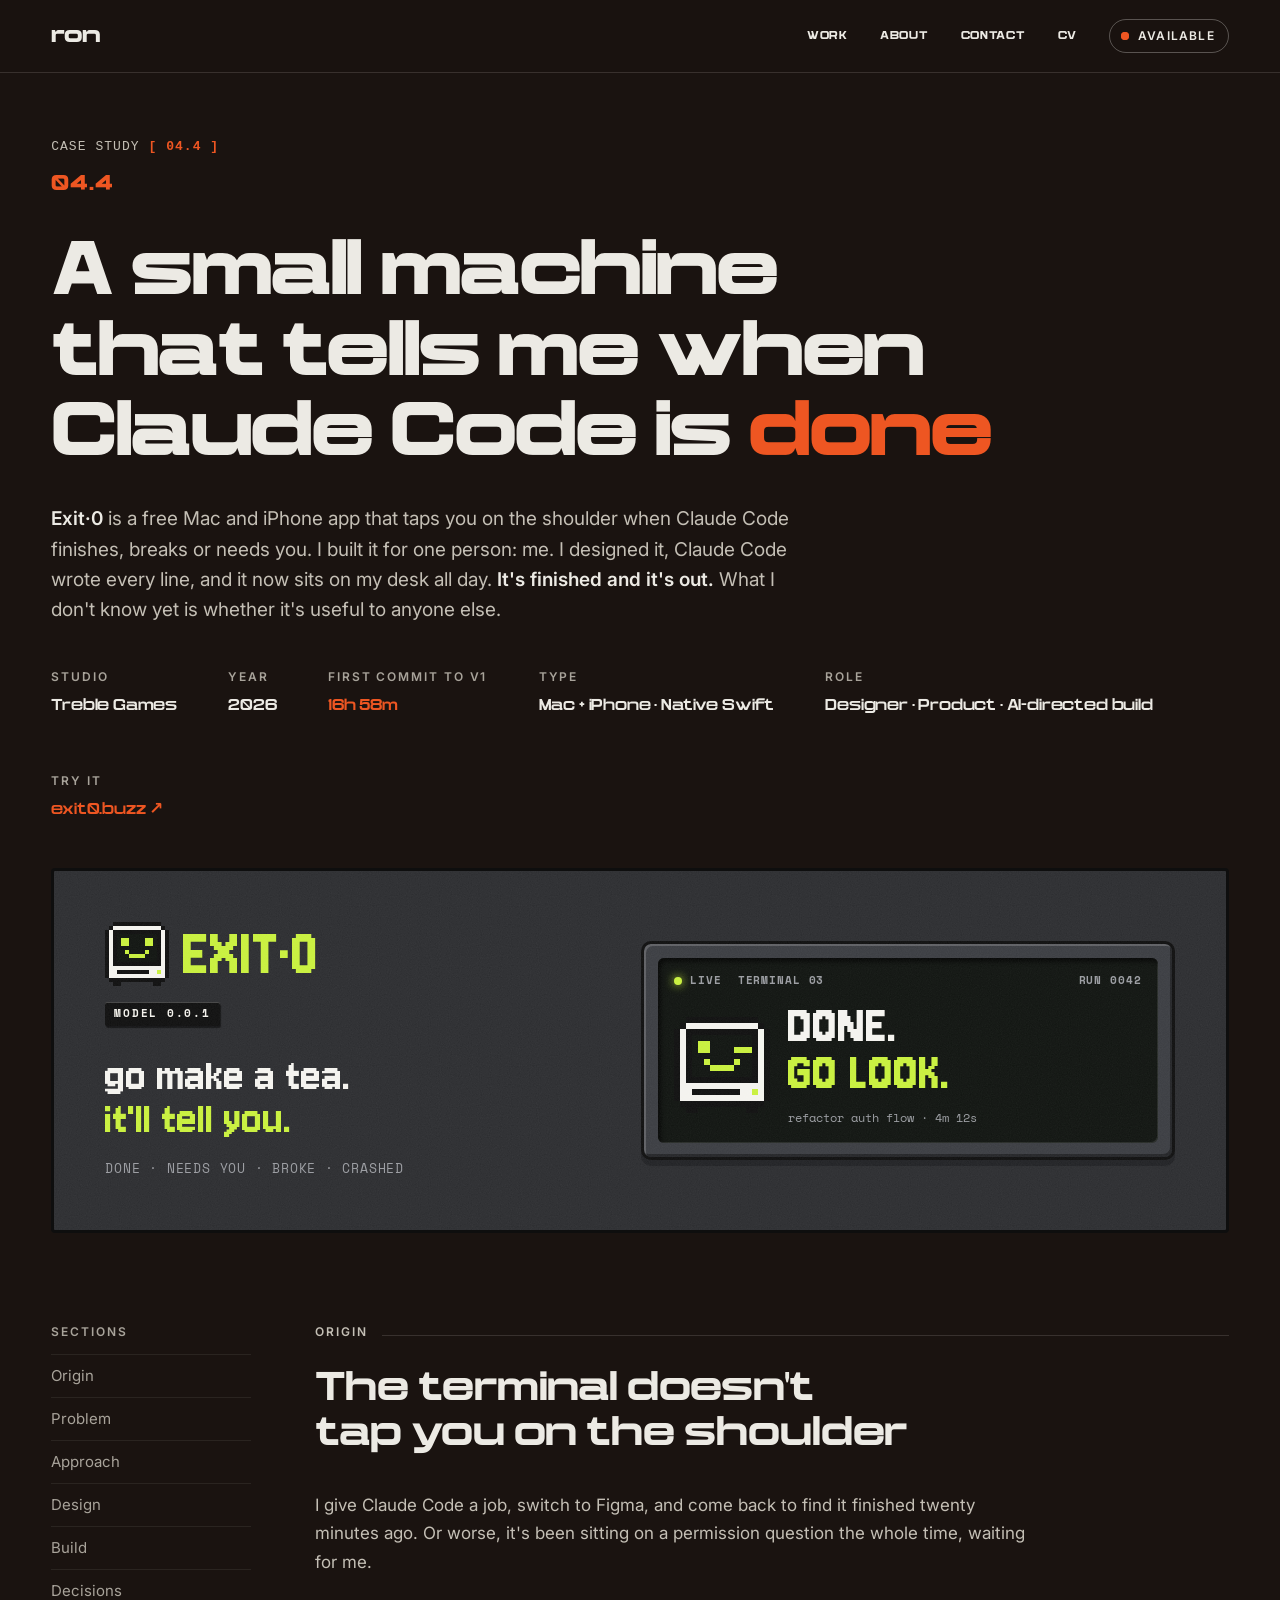
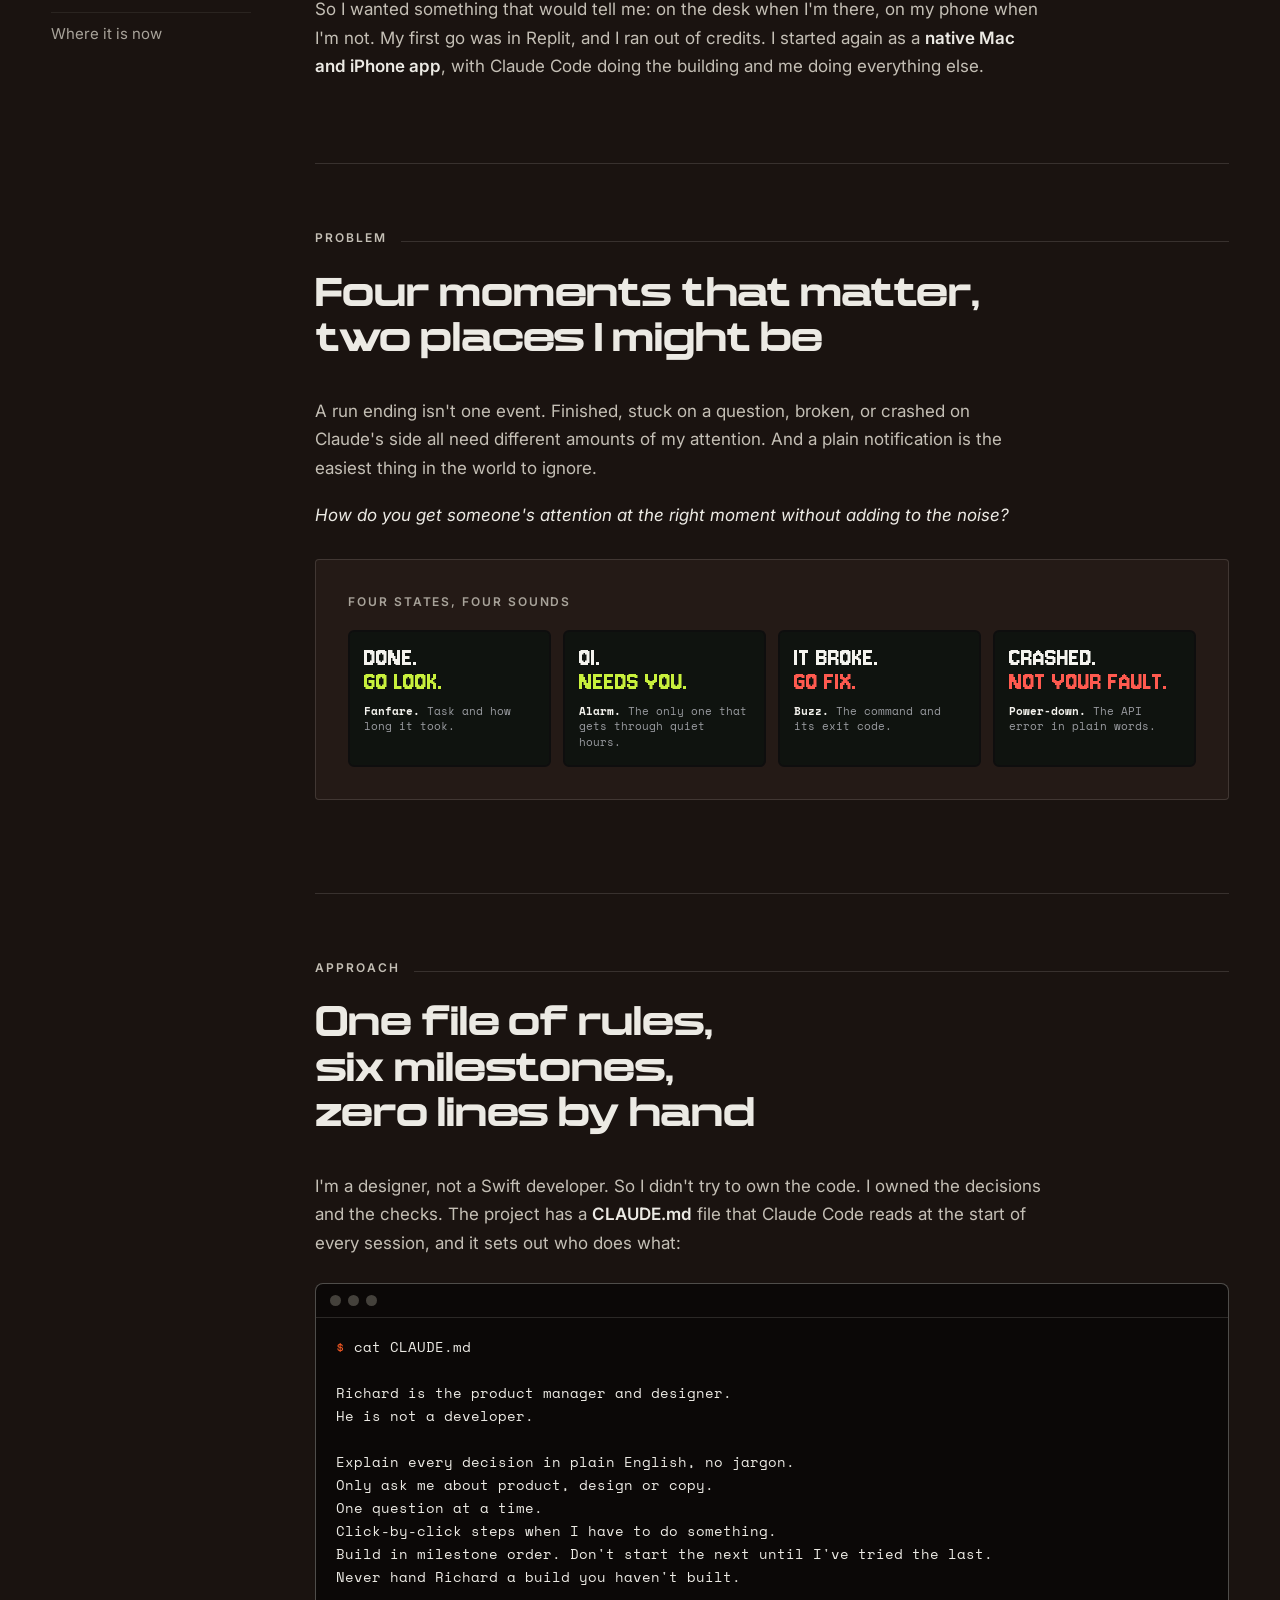
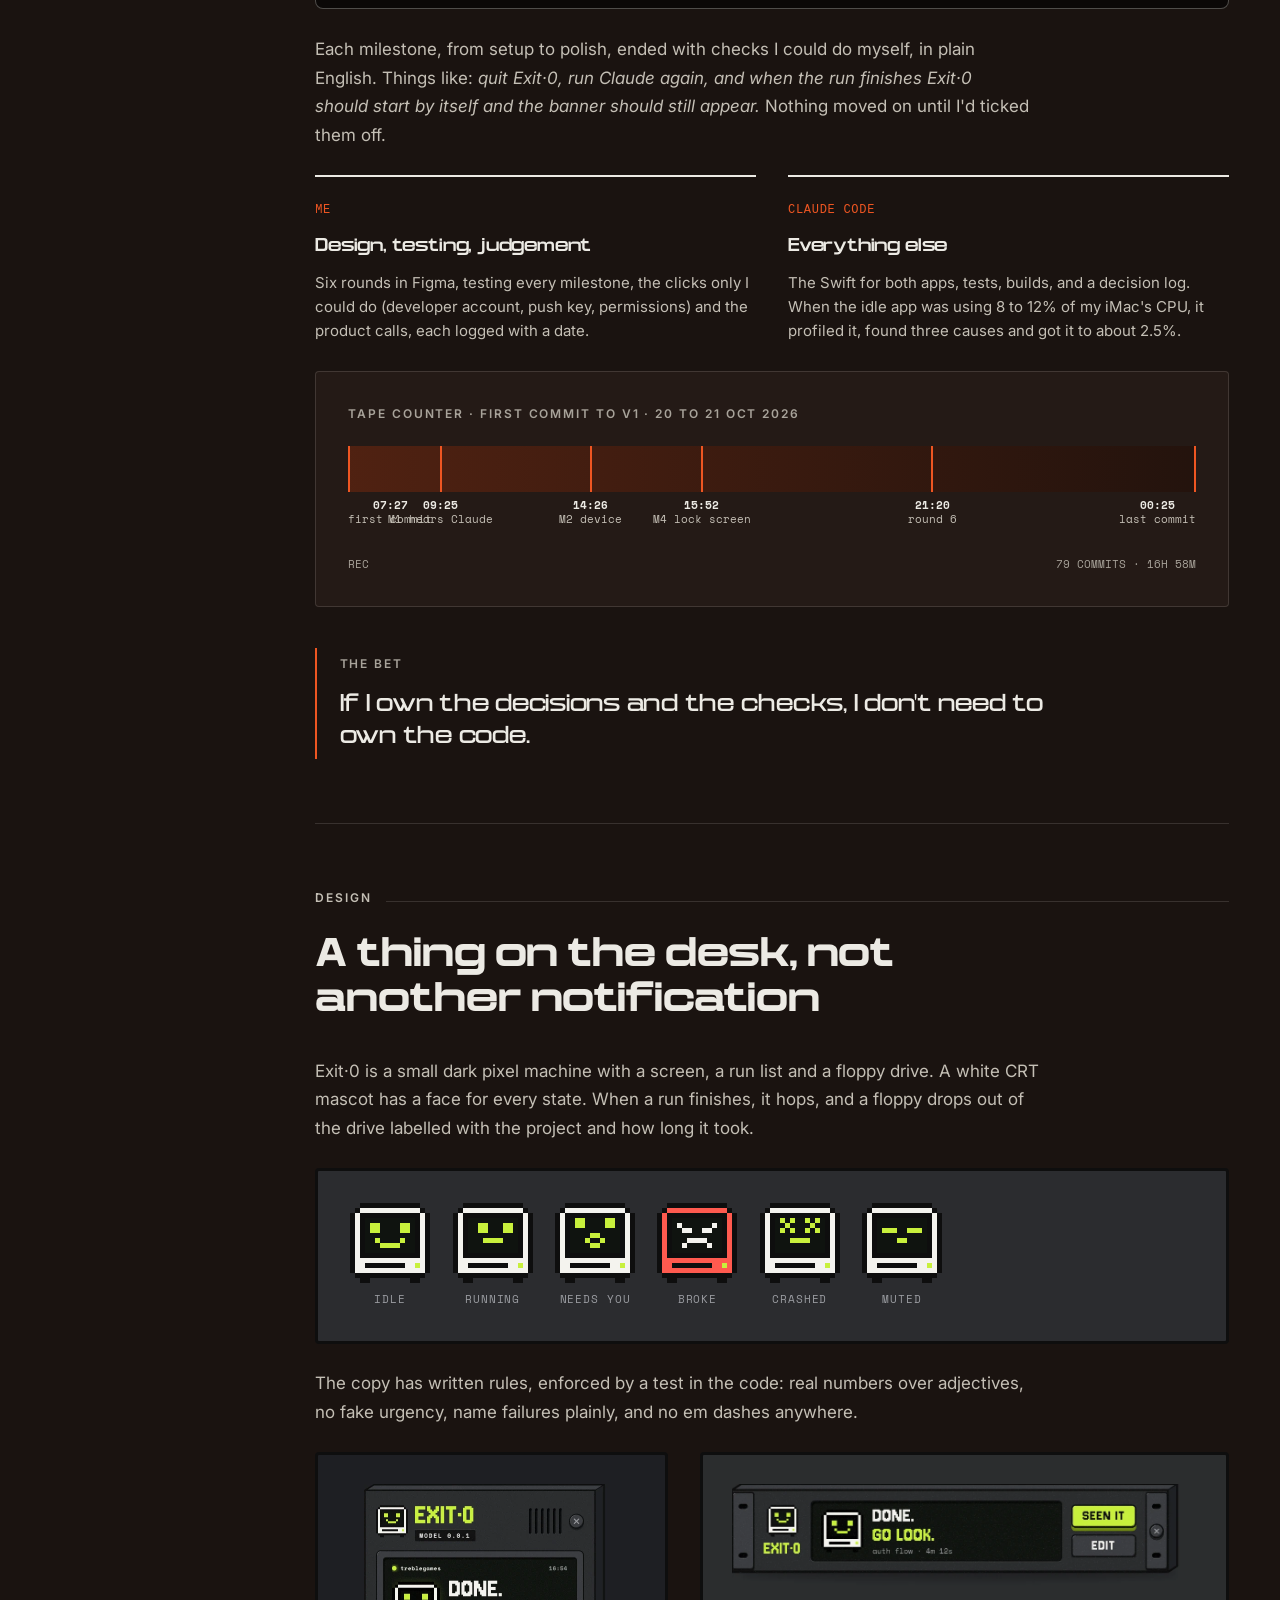
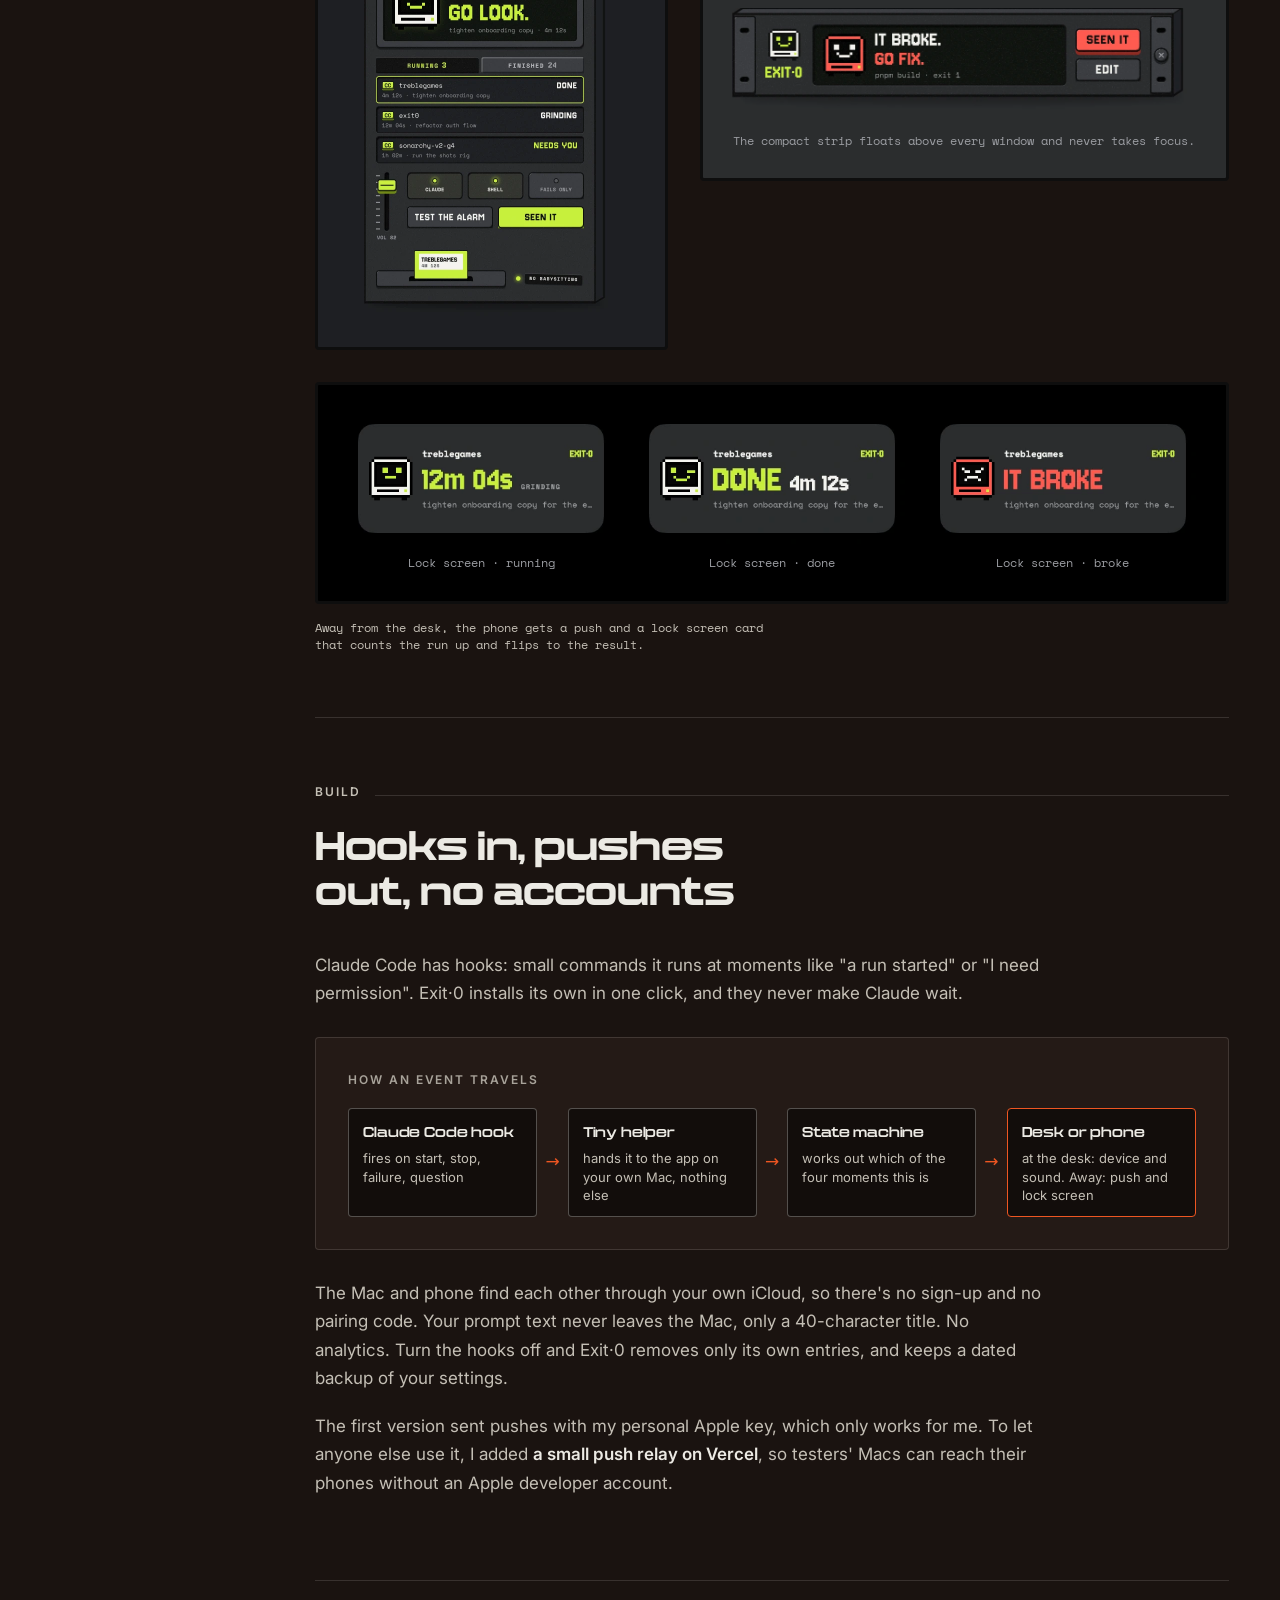
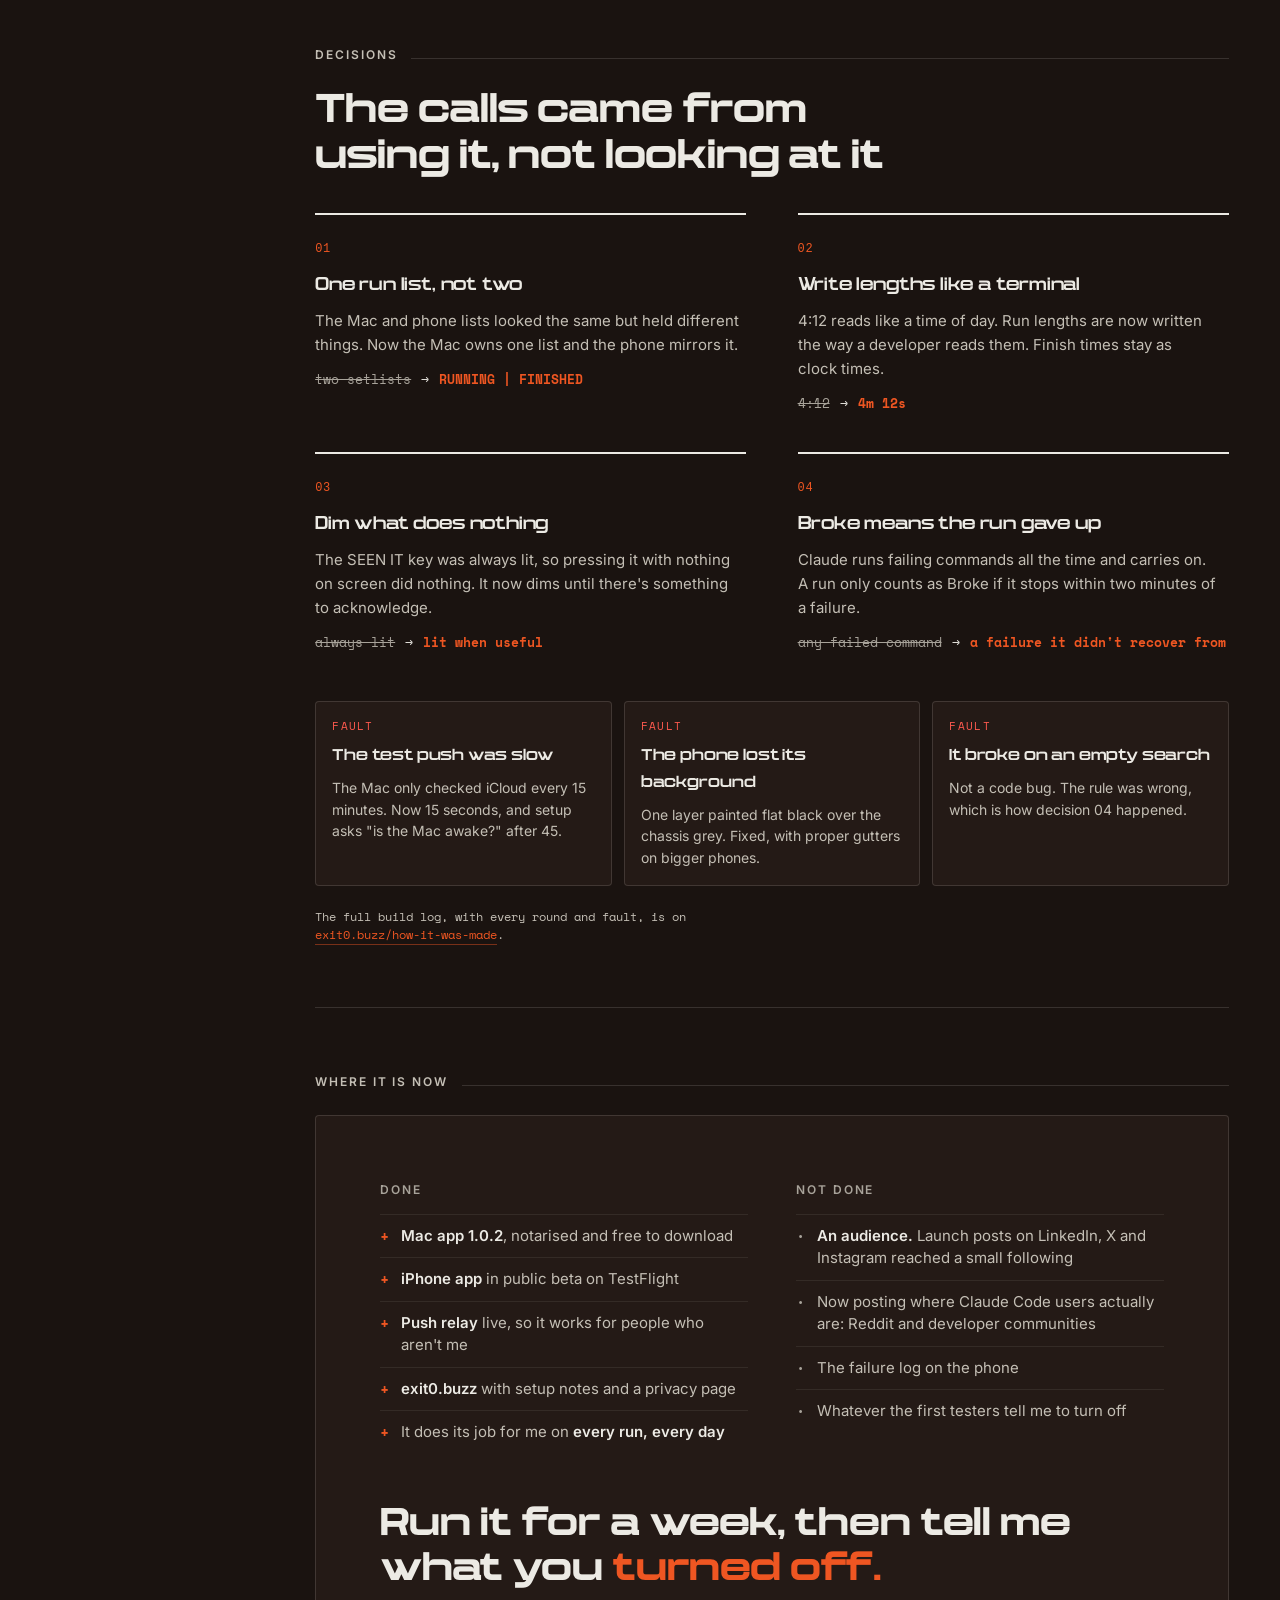
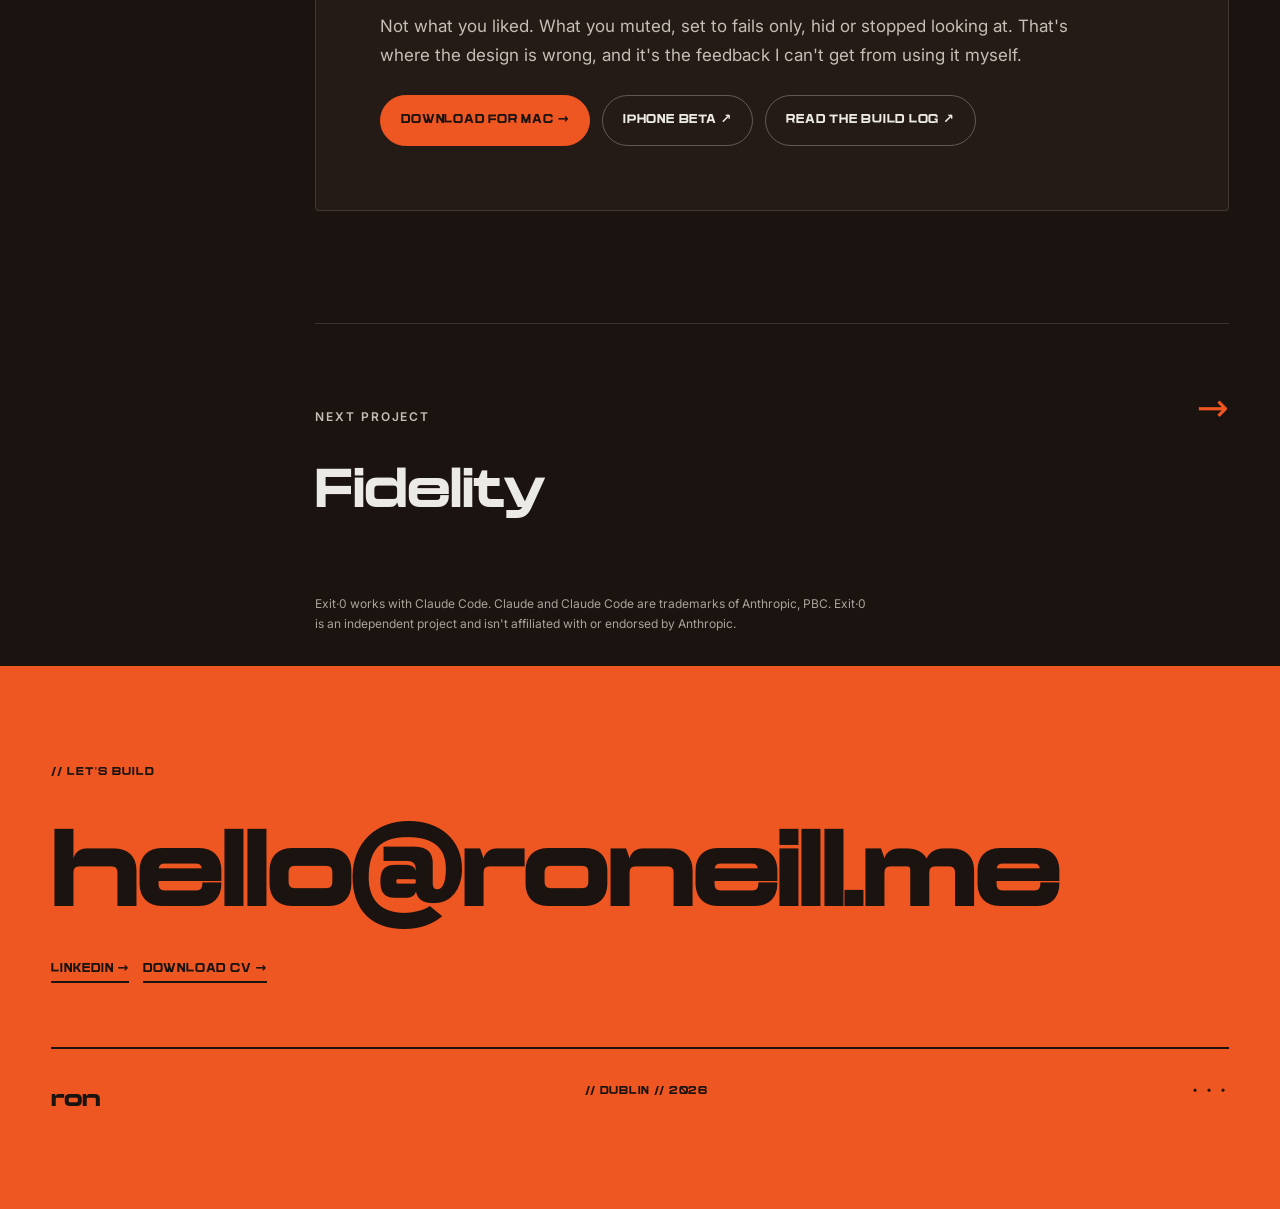
==== commit 51838a9a: "Cleaner Lonán and Exit·0 rollovers; Exit·0 panels; Treble Games adds Exit·0 - Exit·0 rollover redraw" ====
--- a/case-studies/exit0/index.html
+++ b/case-studies/exit0/index.html
@@ -10,9 +10,13 @@
 <meta property="og:url" content="https://roneill.me/case-studies/exit0/">
 <meta property="og:title" content="Exit·0 · A small machine that tells me when Claude Code is done">
 <meta property="og:description" content="A free Mac and iPhone app that tells you when Claude Code finishes, breaks or needs you. Designed by Richard O'Neill, built with Claude Code.">
-<meta property="og:image" content="https://roneill.me/og-image.png">
+<meta property="og:image" content="https://roneill.me/case-studies/exit0/img/og-exit0.jpg">
+<meta property="og:image:width" content="1200">
+<meta property="og:image:height" content="630">
+<meta property="og:image:alt" content="The Exit·0 device beside the line: go make a tea. it'll tell you.">
 <meta property="og:site_name" content="roneill.me">
 <meta name="twitter:card" content="summary_large_image">
+<meta name="twitter:image" content="https://roneill.me/case-studies/exit0/img/og-exit0.jpg">
 <link rel="icon" type="image/svg+xml" href="/favicon.svg">
 <link rel="icon" type="image/png" sizes="32x32" href="/favicon-32x32.png">
 <link rel="apple-touch-icon" sizes="180x180" href="/apple-touch-icon.png">
@@ -178,13 +182,17 @@
   .faces figure{ margin:0; display:flex; flex-direction:column; align-items:center; gap:8px; }
   .faces figcaption{ font-family:'Space Mono',monospace; font-size:11px; color:var(--x-dim); letter-spacing:.08em; text-transform:uppercase; }
   .gallery{ display:grid; grid-template-columns:.8fr 1.2fr; gap:clamp(1rem,2.5vw,2rem); margin-top:1.6rem; align-items:start; }
-  .shot{ background:var(--bg-elevated); border:1px solid var(--border); border-radius:8px; padding:clamp(1rem,2.4vw,1.8rem); display:flex; flex-direction:column; align-items:center; justify-content:center; gap:1rem; }
+  /* product panels: each matches the background baked into its screenshots, so the images sit flush */
+  .shot{ background:#1E1F23; border:3px solid var(--x-ink); border-radius:4px; padding:clamp(1rem,2.4vw,1.8rem); display:flex; flex-direction:column; align-items:center; justify-content:center; gap:1rem; }
   .shot img{ width:auto; max-height:520px; }
+  .shot.strips{ background:#2B2D2E; }
+  .shot.strips .cap{ color:var(--x-dim); }
   .shot.strips img{ width:100%; max-width:520px; height:auto; }
-  .phones{ display:grid; grid-template-columns:repeat(3,1fr); gap:clamp(.8rem,2vw,1.4rem); margin-top:clamp(1rem,2.5vw,2rem); }
+  .phones{ display:grid; grid-template-columns:repeat(3,1fr); gap:clamp(.8rem,2vw,1.4rem); margin-top:clamp(1rem,2.5vw,2rem);
+    background:#000; border:3px solid var(--x-ink); border-radius:4px; padding:clamp(1rem,2.4vw,1.8rem); }
   .phones figure{ margin:0; }
   .phones img{ width:100%; height:auto; border-radius:14px; background:var(--bg-sunken); }
-  .phones figcaption{ font-family:'Space Mono',monospace; font-size:11.5px; color:var(--text-muted); margin-top:.6rem; text-align:center; }
+  .phones figcaption{ font-family:'Space Mono',monospace; font-size:11.5px; color:var(--x-dim); margin-top:.6rem; text-align:center; }
   @media (max-width:760px){ .gallery{ grid-template-columns:1fr; } .phones{ grid-template-columns:1fr 1fr; } }
 
   /* flow */
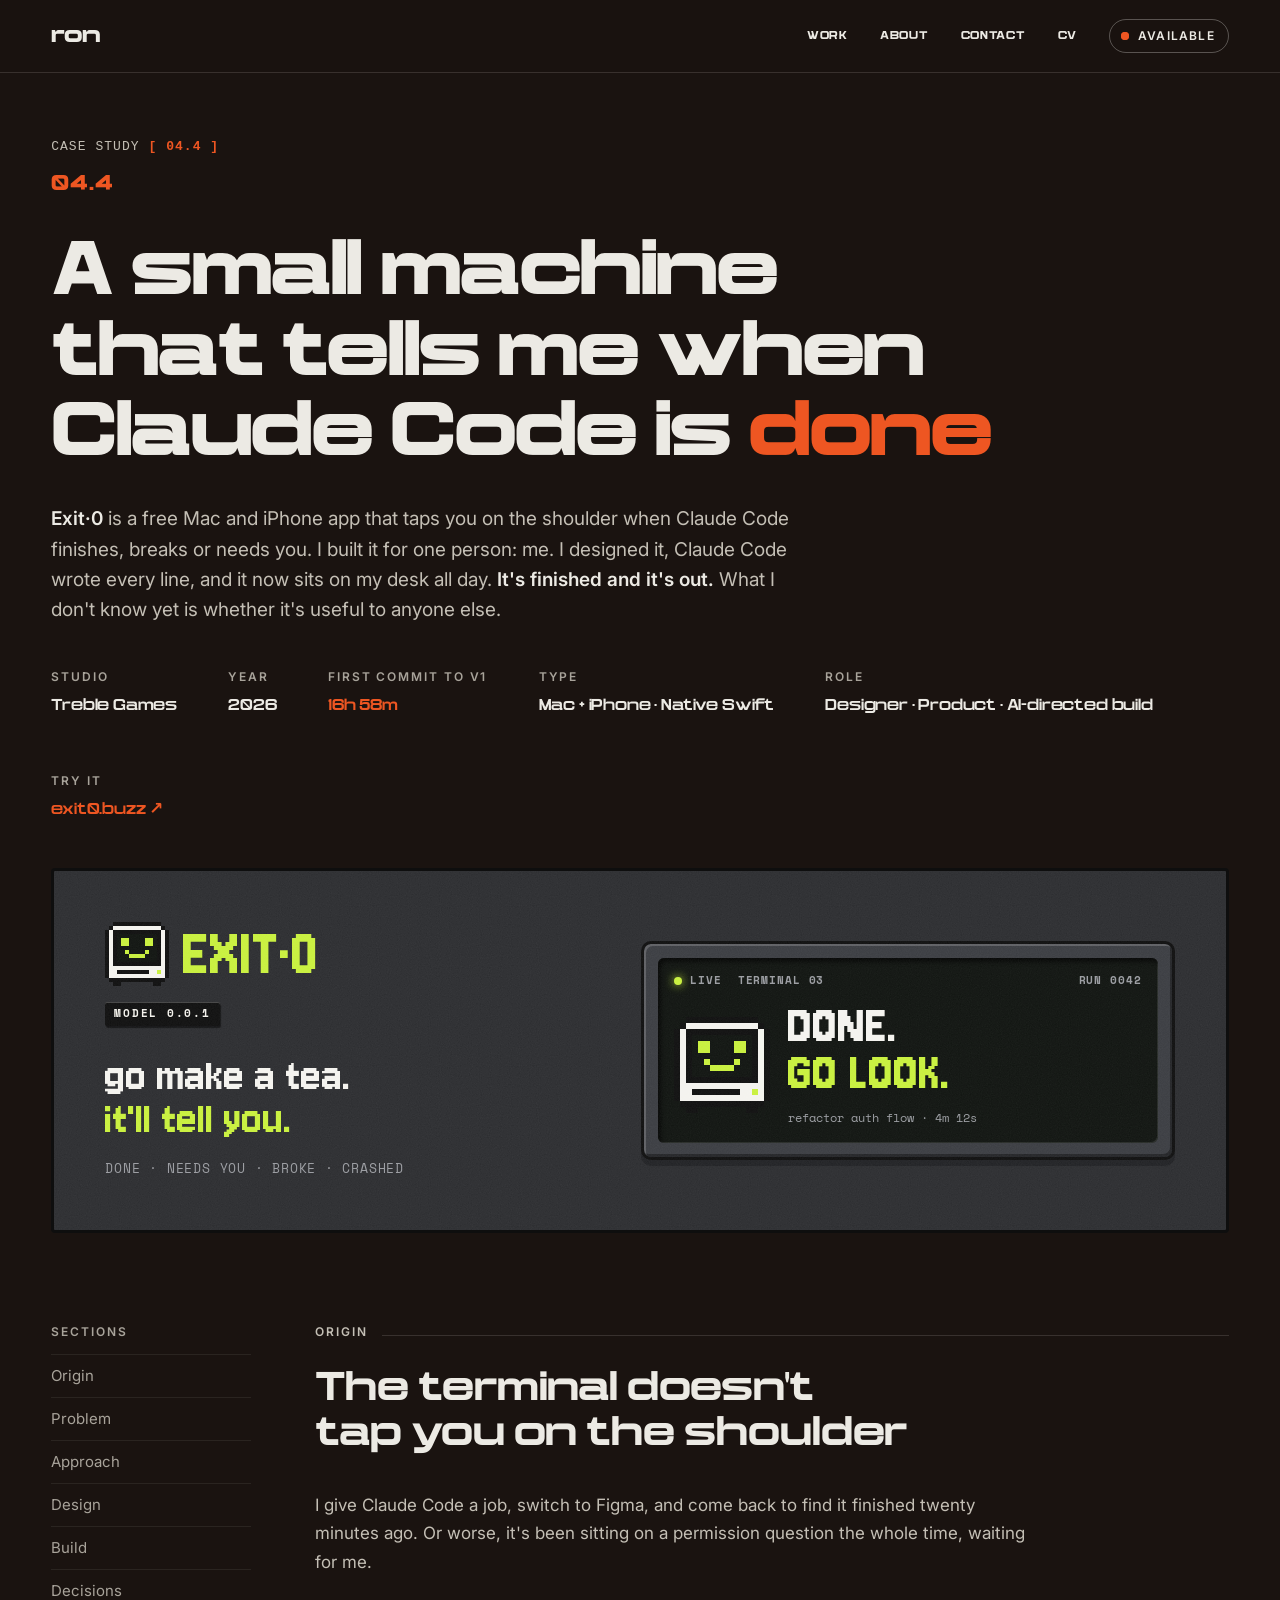
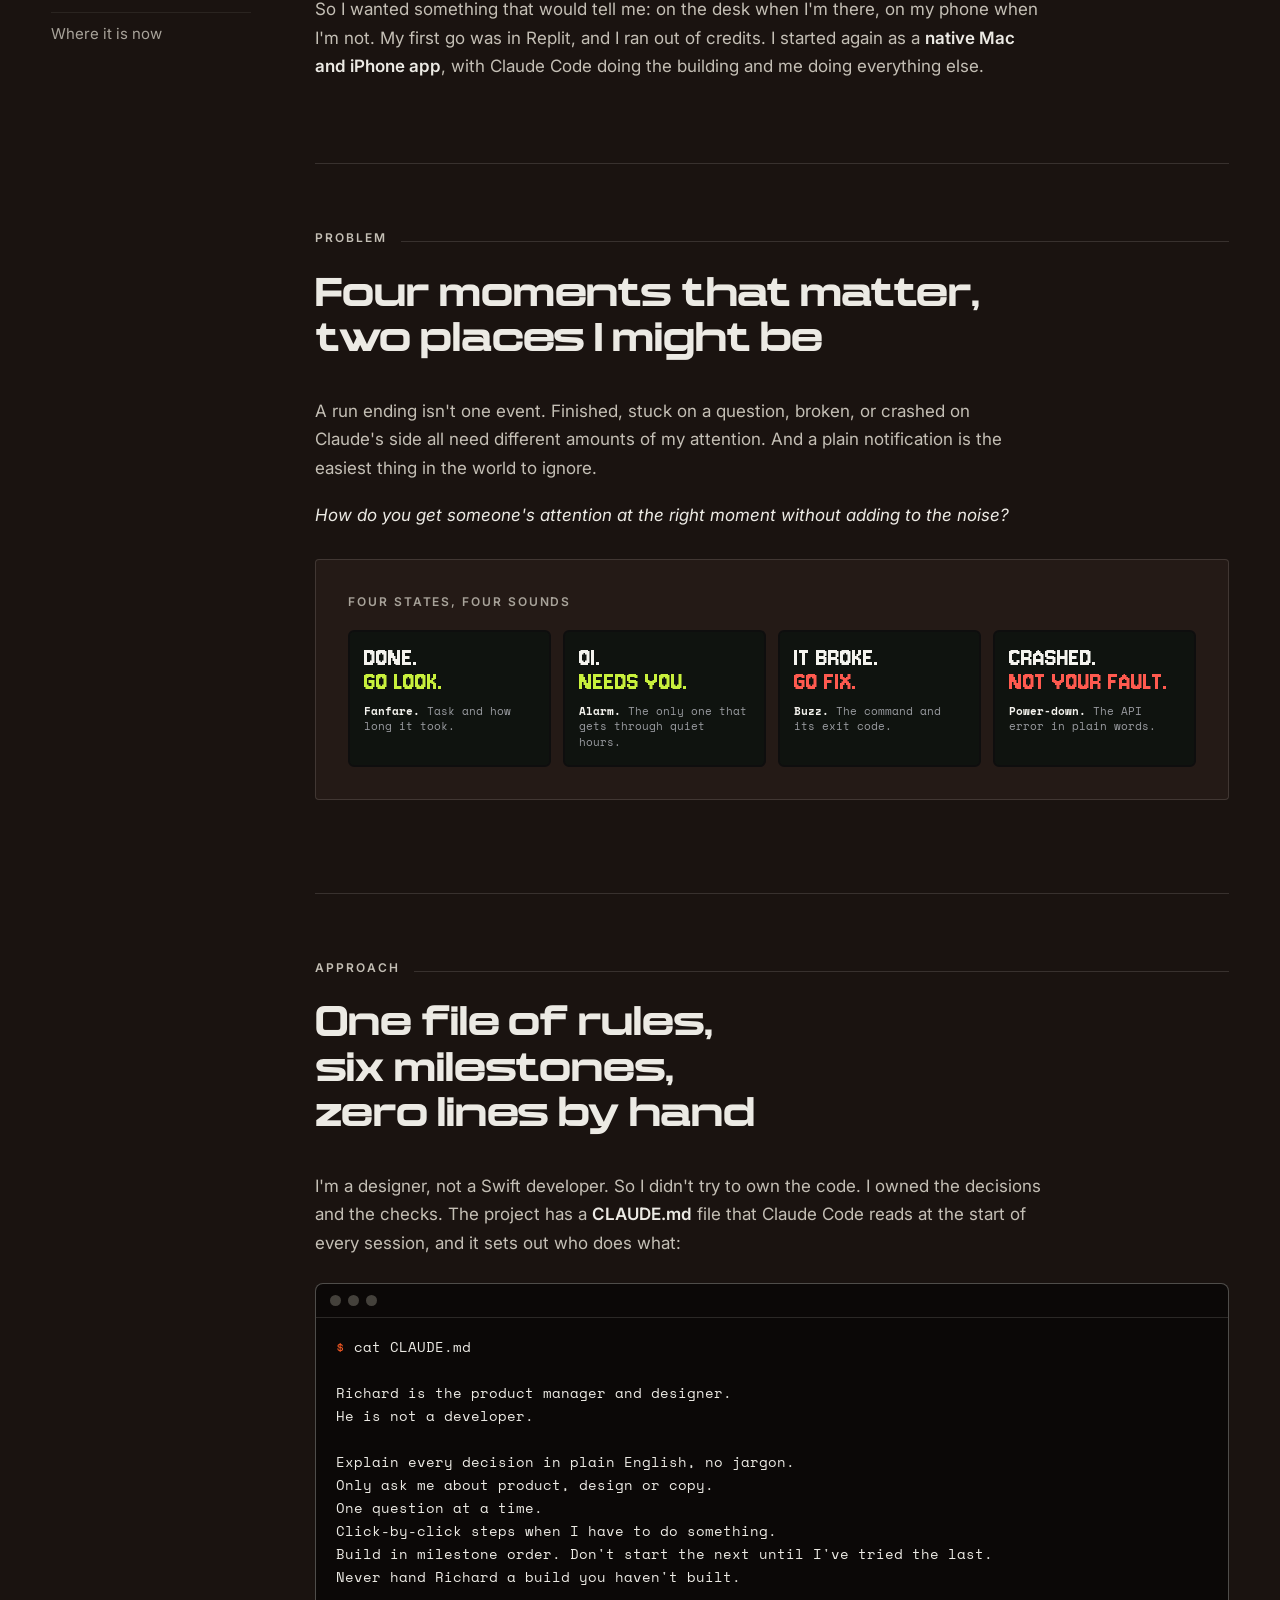
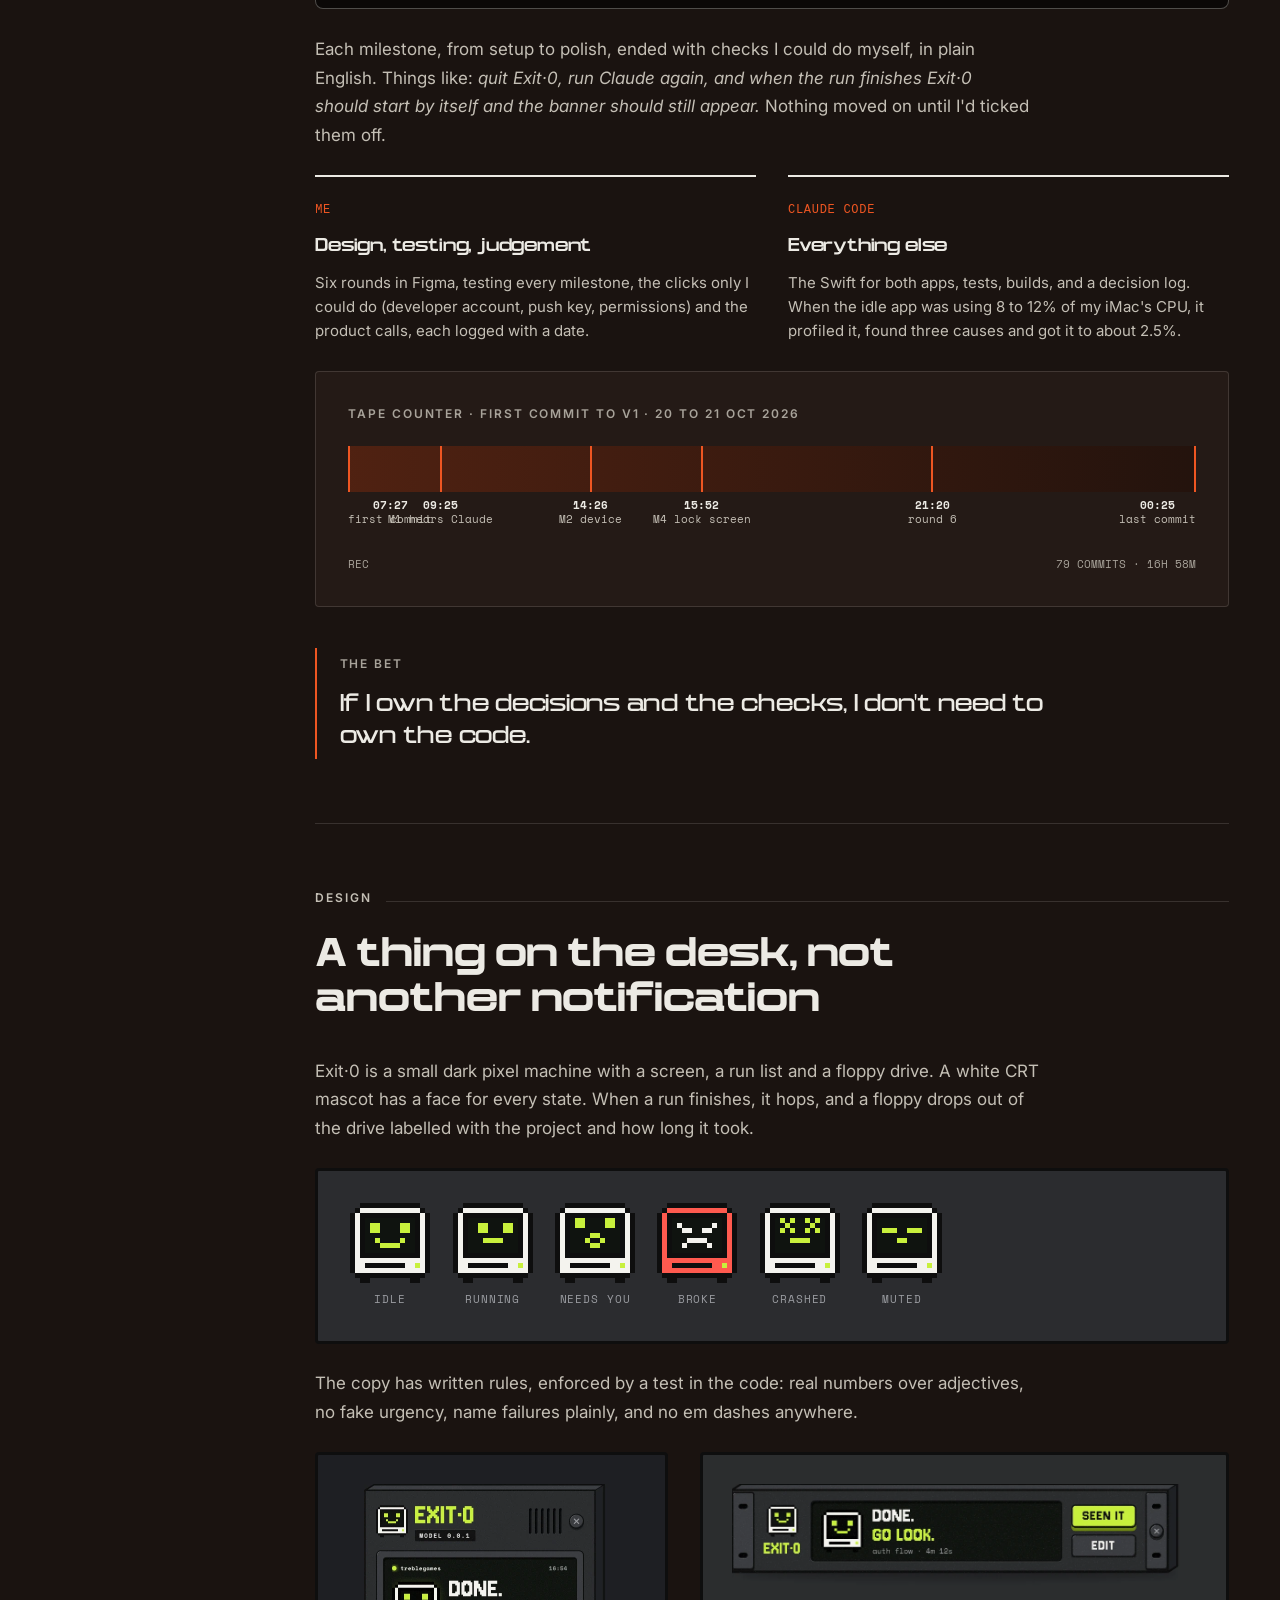
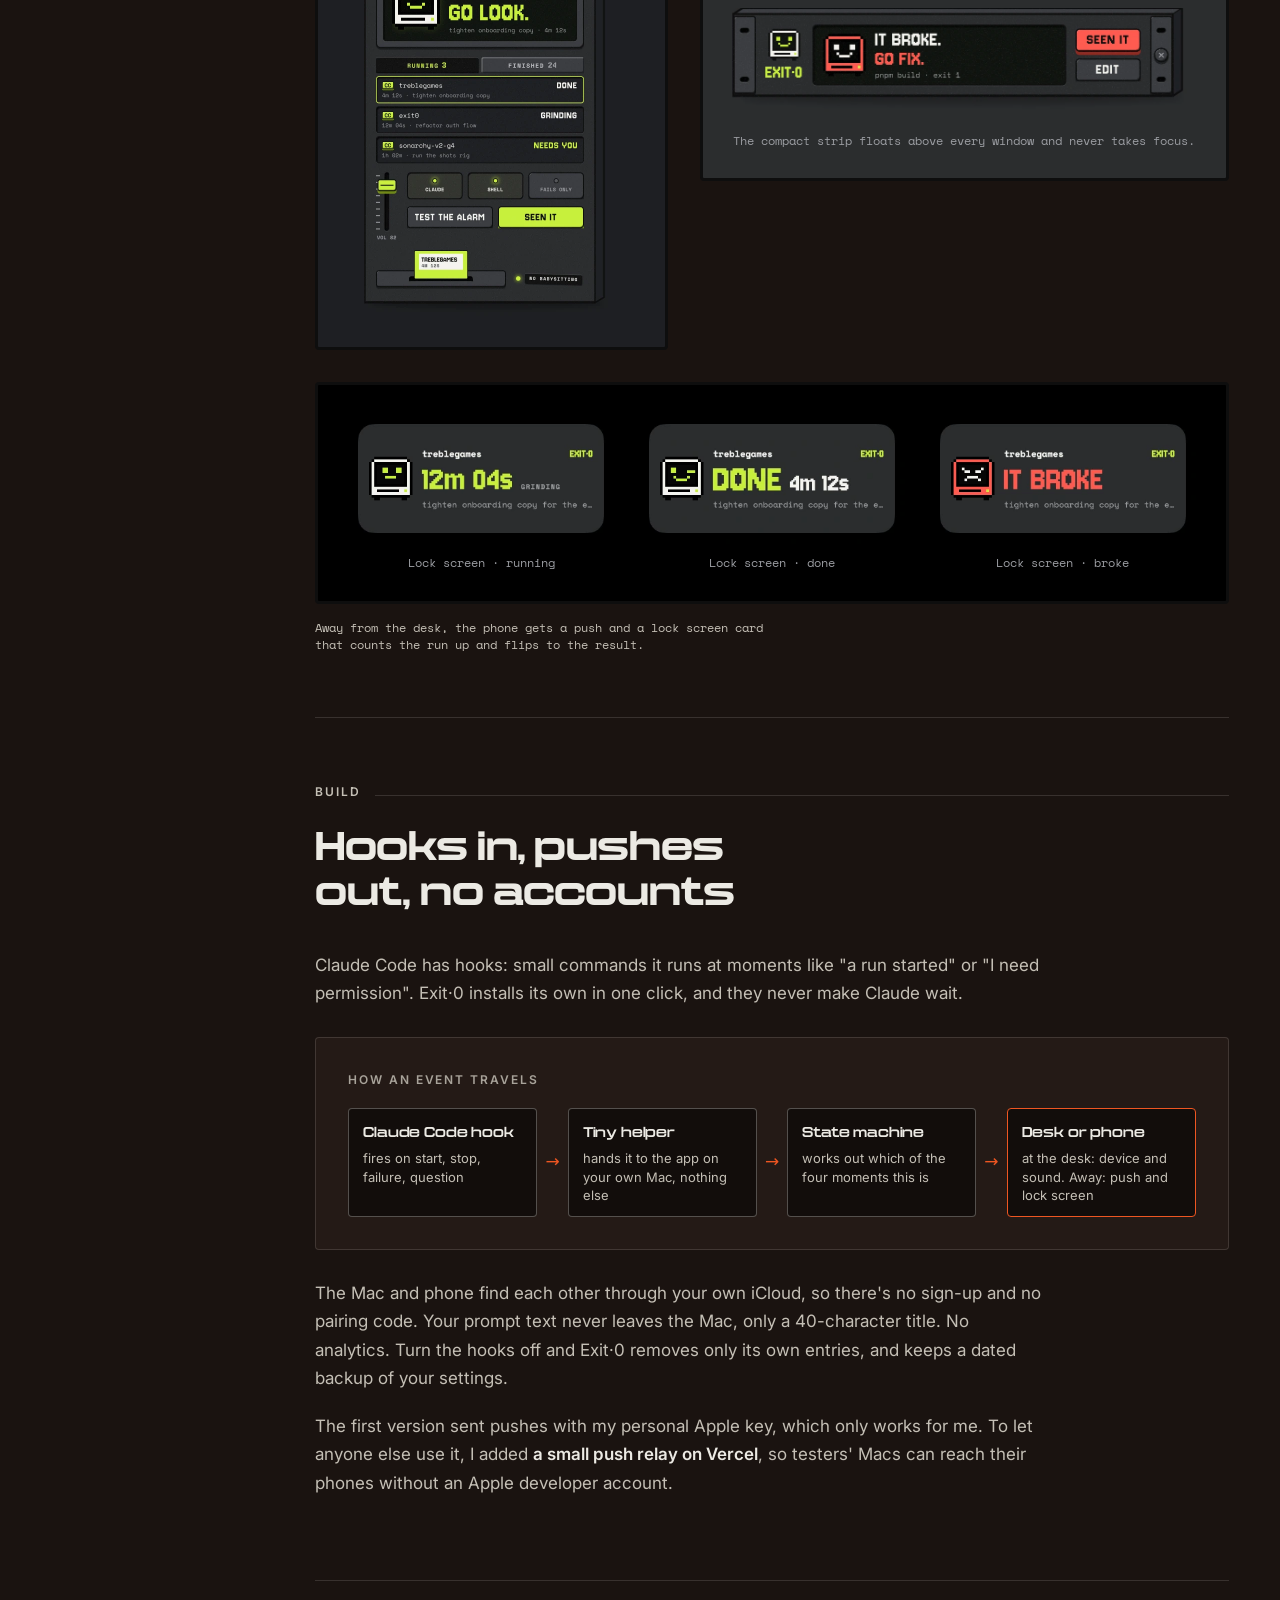
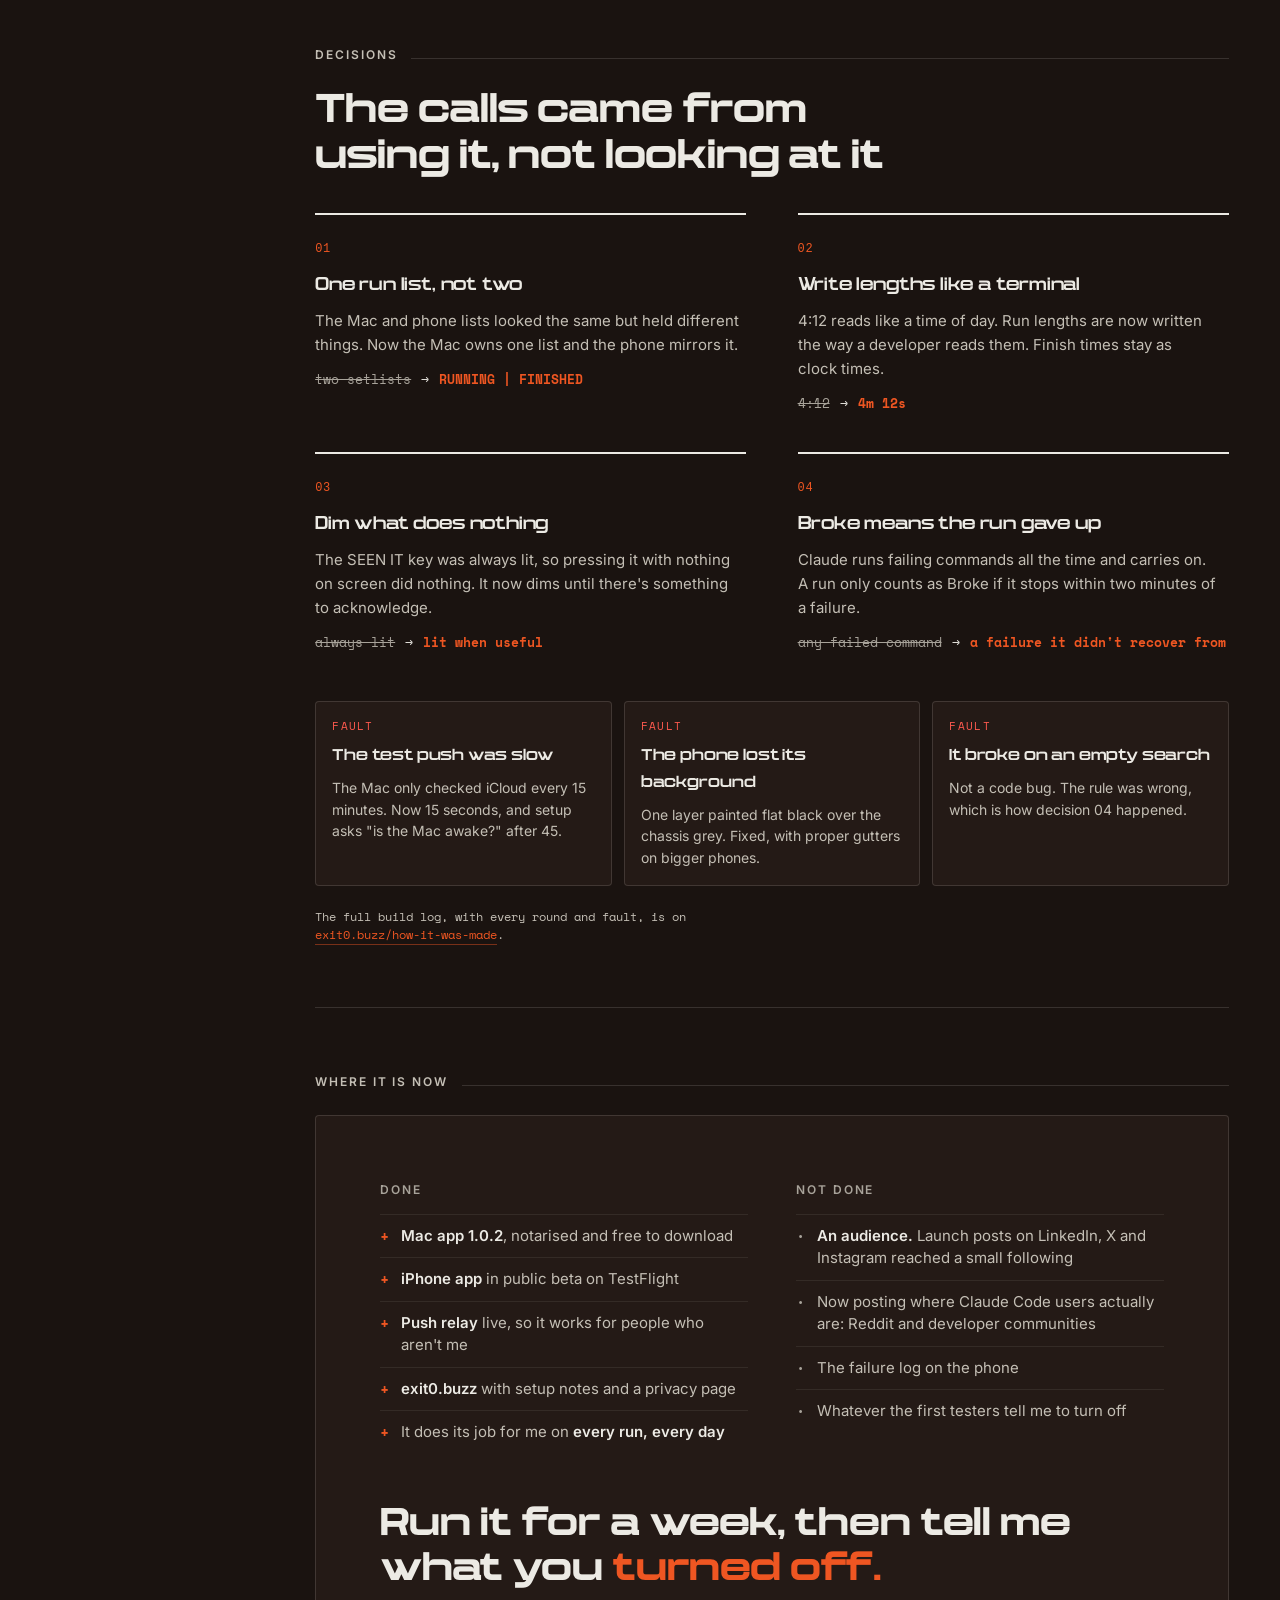
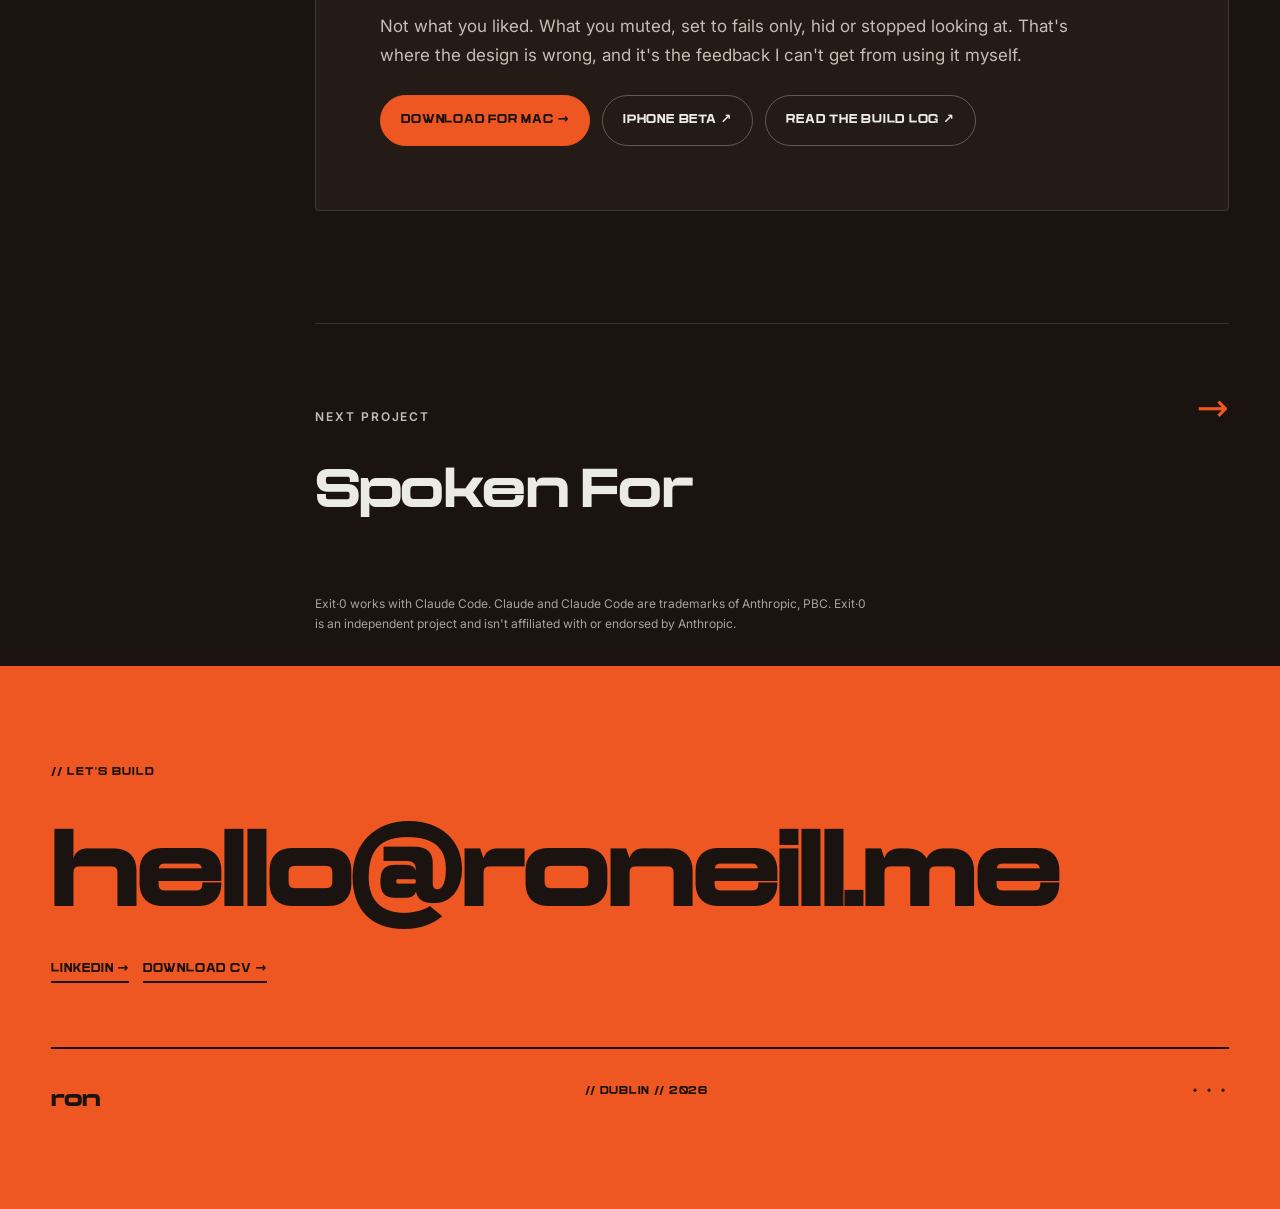
==== commit 55027596: "Add Spoken For case study (05); Sonarchy v3 card image and text - case-studies/spoken-for: ported fr" ====
--- a/case-studies/exit0/index.html
+++ b/case-studies/exit0/index.html
@@ -488,8 +488,8 @@
       </div>
     </section>
 
-    <a class="next" href="../guided-tracker/index.html">
-      <div><div class="k">Next project</div><div class="t">Fidelity</div></div>
+    <a class="next" href="../spoken-for/index.html">
+      <div><div class="k">Next project</div><div class="t">Spoken For</div></div>
       <span class="a">→</span>
     </a>
     <p class="tm">Exit·0 works with Claude Code. Claude and Claude Code are trademarks of Anthropic, PBC. Exit·0 is an independent project and isn't affiliated with or endorsed by Anthropic.</p>
